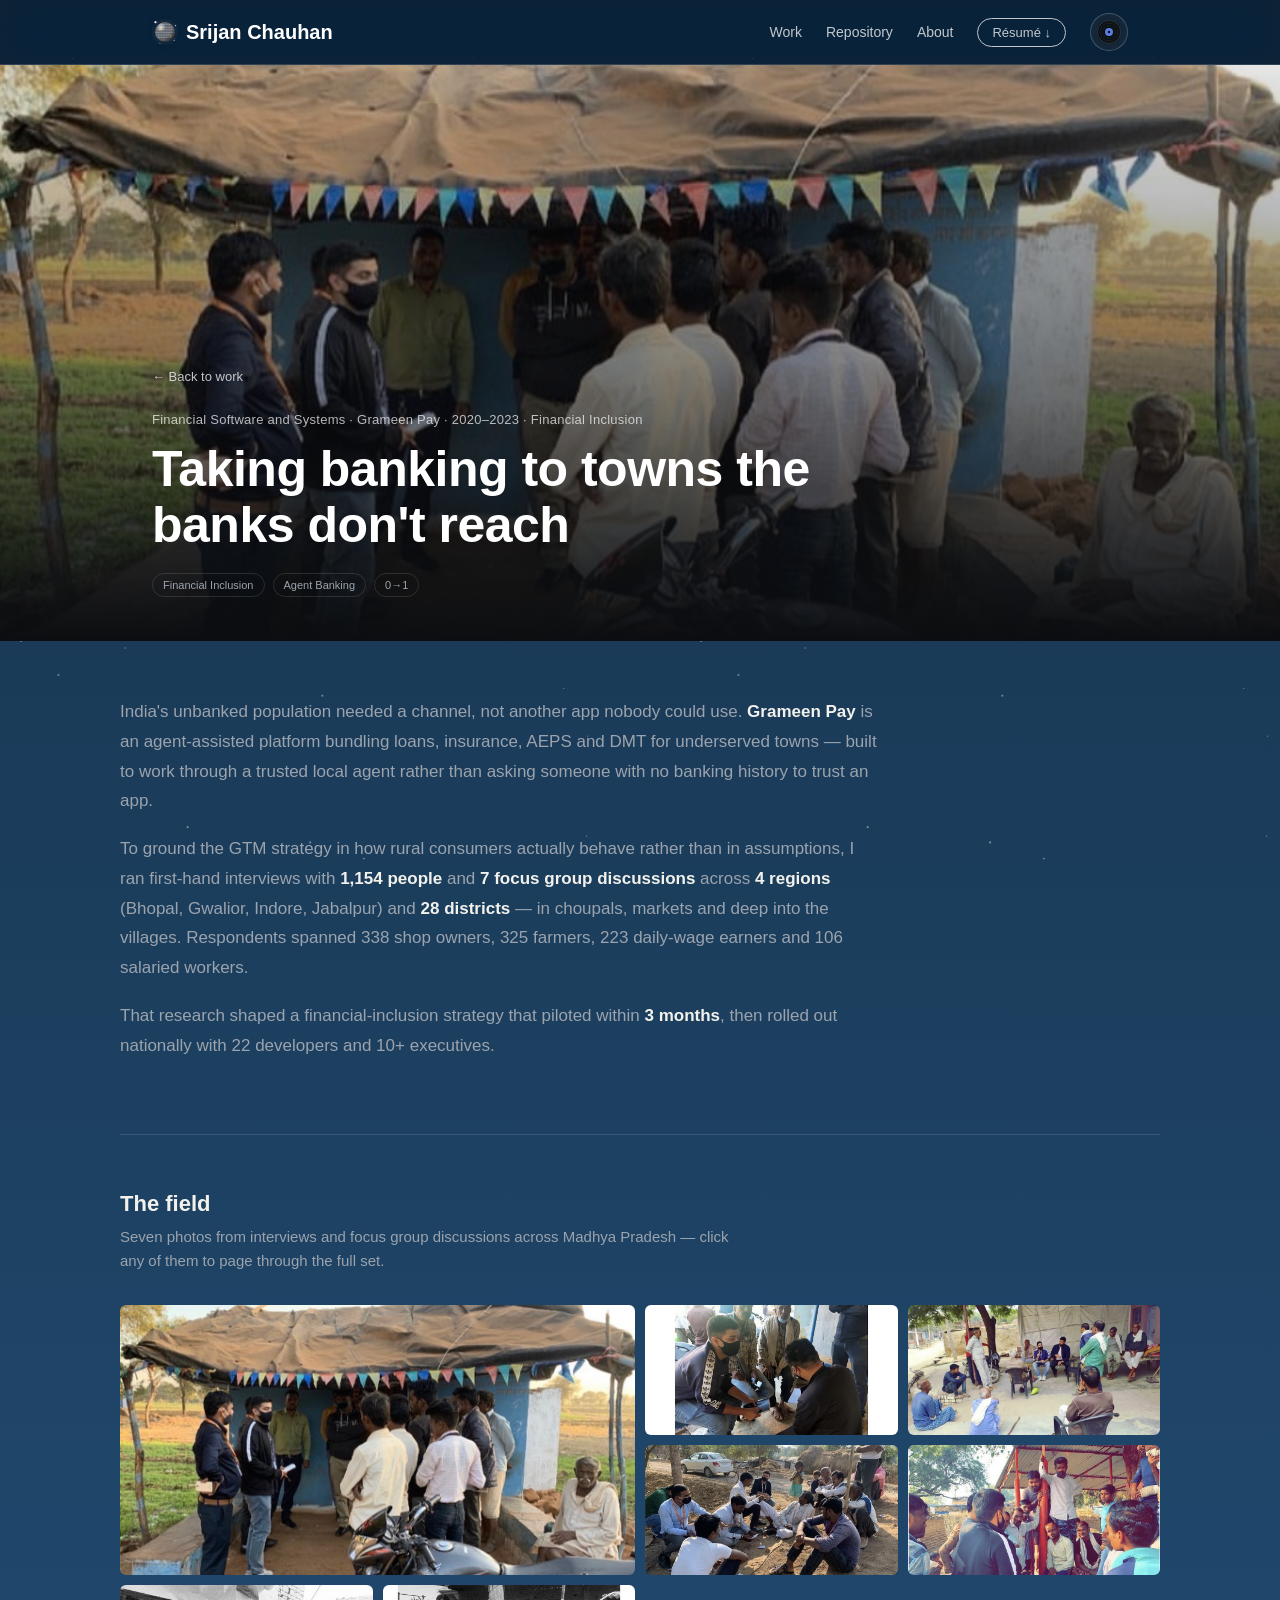
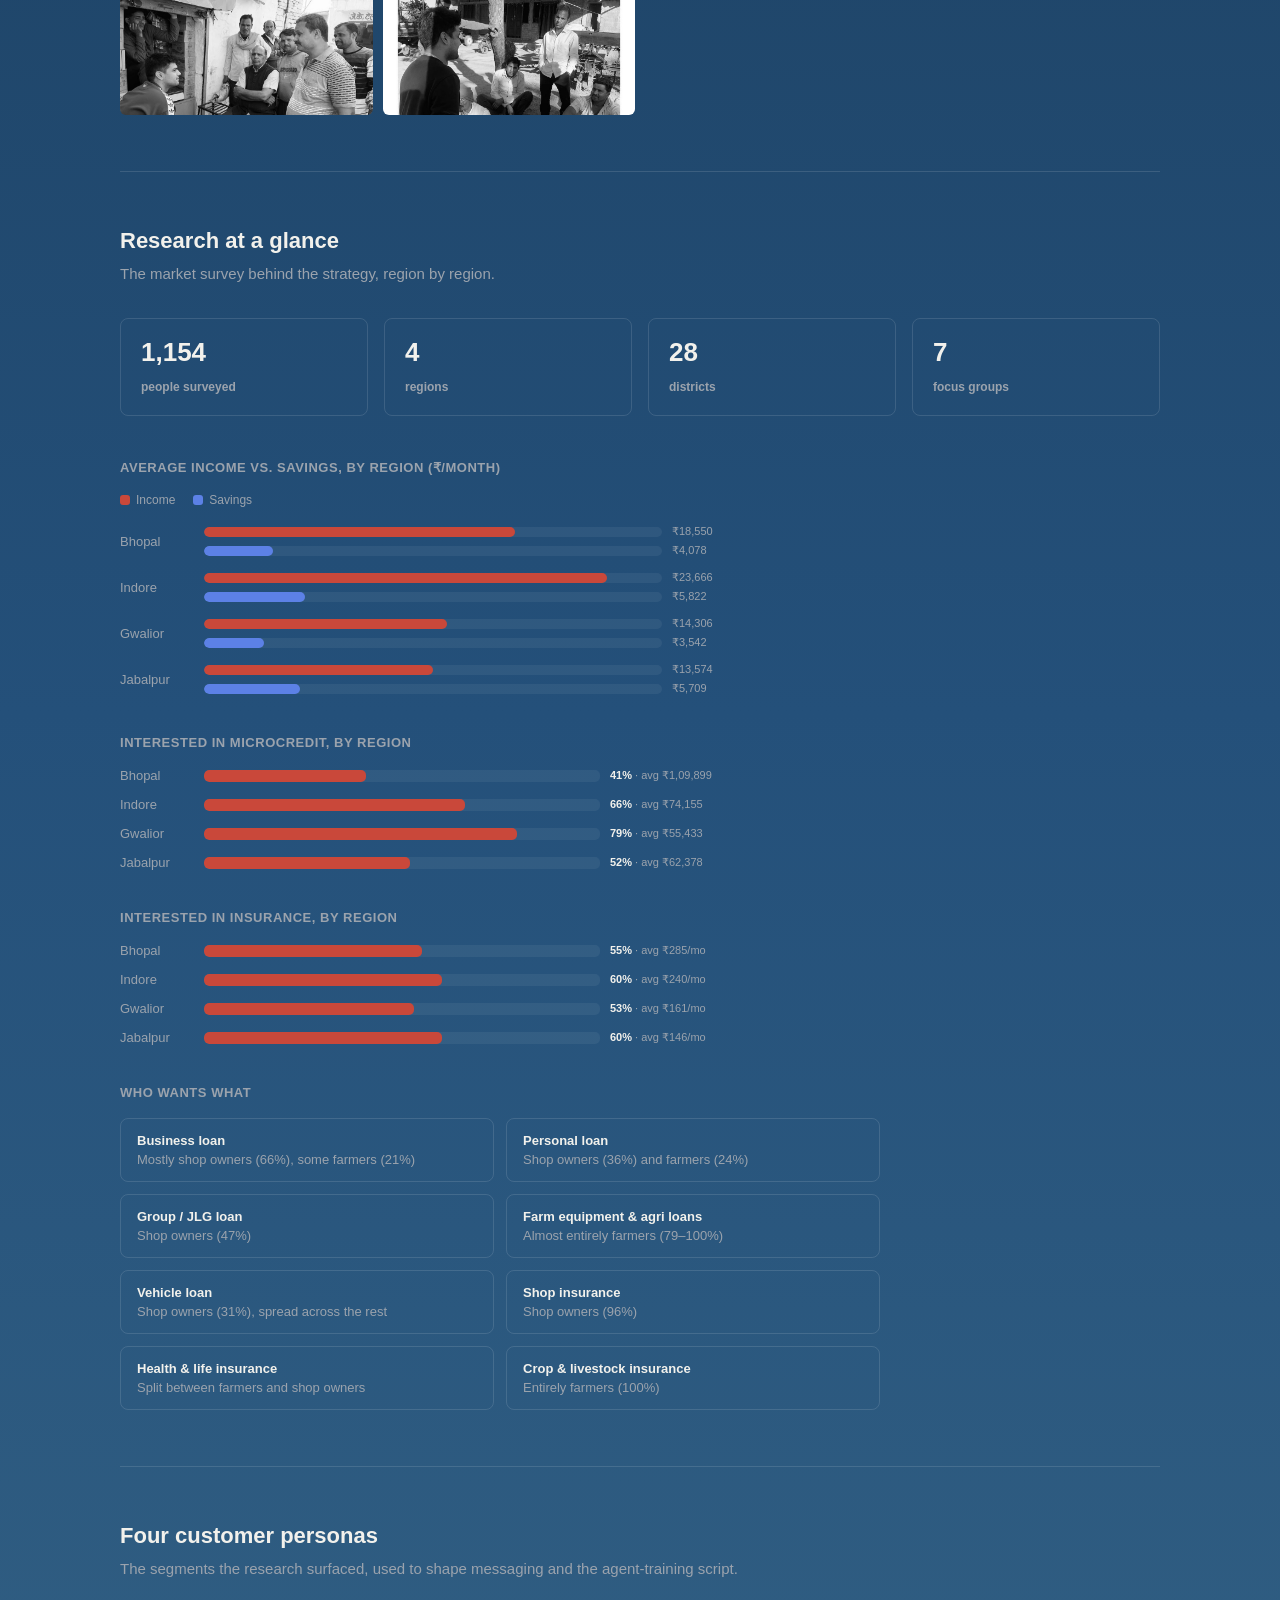
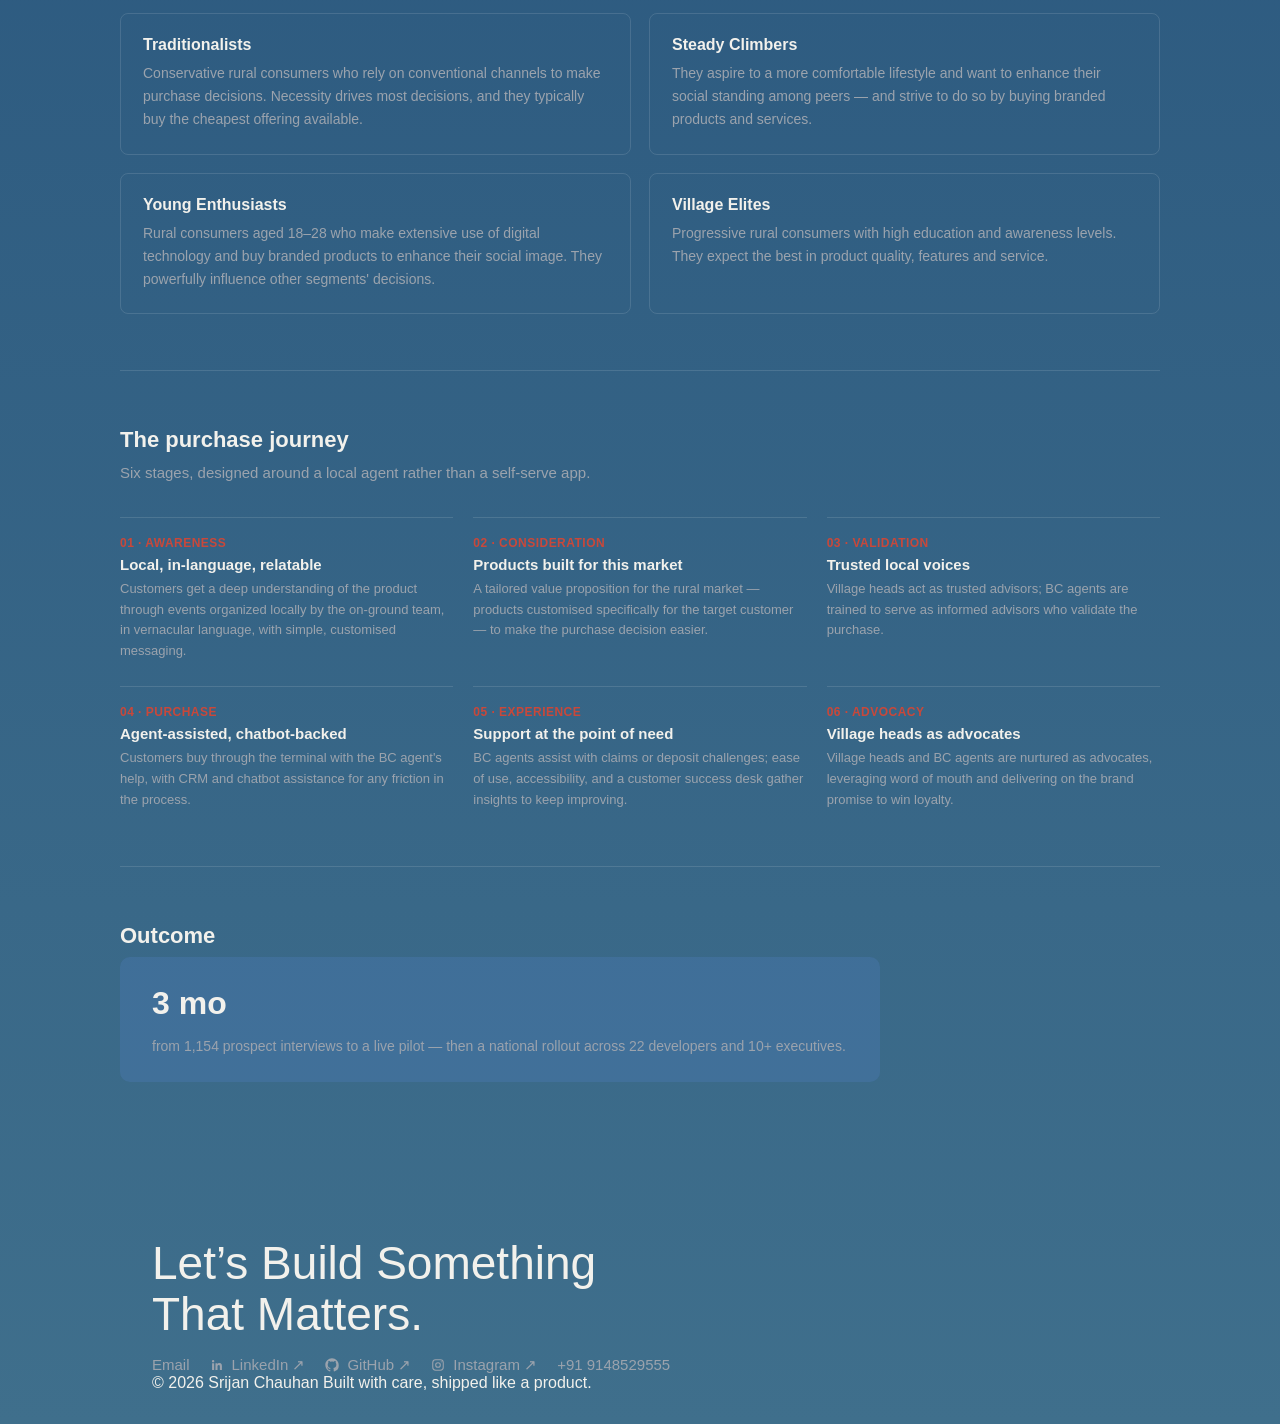
==== grameen-pay.html @ 875f404c "Expand Grameen Pay into a full case-study page Replaces the index-page photo collage with a single h" ====
<!DOCTYPE html>
<html lang="en">
<head>
<meta charset="UTF-8">
<meta name="viewport" content="width=device-width, initial-scale=1.0">
<title>Grameen Pay — Srijan Chauhan</title>
<meta name="description" content="Taking banking to towns the banks don't reach: the full Grameen Pay case study — field research, market survey and GTM strategy.">
<link rel="icon" type="image/svg+xml" href="data:image/svg+xml,%3Csvg xmlns='http://www.w3.org/2000/svg' viewBox='0 0 22 22'%3E%3Ccircle cx='11' cy='11' r='10.5' fill='%2316324a'/%3E%3Ccircle cx='11' cy='11' r='7' fill='%23c3c8d0'/%3E%3Ccircle cx='8.5' cy='8.5' r='1.6' fill='%23fff' opacity='.9'/%3E%3Ccircle cx='13.5' cy='9.5' r='1' fill='%236C93FF'/%3E%3Ccircle cx='9' cy='13.5' r='1' fill='%23ff4d4d'/%3E%3C/svg%3E">
<link rel="preconnect" href="https://api.fontshare.com">
<link href="https://api.fontshare.com/v2/css?f[]=switzer@400,500,600,700&display=swap" rel="stylesheet">
<link rel="stylesheet" href="assets/style.css">
</head>
<body>

<header>
  <nav class="wrap">
    <div class="logo-group">
      <button type="button" class="mirror-btn" aria-pressed="false" aria-label="Spin the mirror ball">
      <svg class="mirrorball" width="26" height="26" viewBox="0 0 22 22" aria-hidden="true">
        <defs>
          <clipPath id="ballClip"><circle cx="11" cy="11" r="8.5"/></clipPath>
          <filter id="bigGlow" x="-150%" y="-150%" width="400%" height="400%">
            <feGaussianBlur stdDeviation="2.2"/>
          </filter>
          <pattern id="facetPattern" x="0" y="0" width="2.2" height="2.2" patternUnits="userSpaceOnUse">
            <rect width="1.1" height="1.1" fill="#eef1f5" stroke="rgba(9,10,12,.45)" stroke-width=".08"/>
            <rect x="1.1" width="1.1" height="1.1" fill="#8d939b" stroke="rgba(9,10,12,.45)" stroke-width=".08"/>
            <rect y="1.1" width="1.1" height="1.1" fill="#c3c8d0" stroke="rgba(9,10,12,.45)" stroke-width=".08"/>
            <rect x="1.1" y="1.1" width="1.1" height="1.1" fill="#666b73" stroke="rgba(9,10,12,.45)" stroke-width=".08"/>
          </pattern>
          <radialGradient id="sphereShade" cx="30%" cy="26%" r="80%">
            <stop offset="0%" stop-color="#ffffff" stop-opacity=".75"/>
            <stop offset="30%" stop-color="#ffffff" stop-opacity="0"/>
            <stop offset="68%" stop-color="#05060a" stop-opacity="0"/>
            <stop offset="100%" stop-color="#05060a" stop-opacity=".62"/>
          </radialGradient>
        </defs>

        <circle cx="11" cy="11" r="9.6" fill="#fff" opacity=".1" filter="url(#bigGlow)"/>

        <g clip-path="url(#ballClip)" class="mirror-face">
          <animateTransform id="mirrorSpin" attributeName="transform" type="rotate" from="0 11 11" to="360 11 11" dur="2.2s" repeatCount="indefinite" begin="indefinite"/>
          <g>
            <animateTransform id="facetShimmer" attributeName="transform" type="translate" from="0 0" to="-4.4 0" dur="1.6s" repeatCount="indefinite"/>
            <rect x="-15" y="-15" width="52" height="52" fill="url(#facetPattern)"/>
          </g>
          <rect x="2.5" y="2.5" width="17" height="17" fill="url(#sphereShade)"/>
          <circle class="glint" cx="7" cy="8.6" r=".7" fill="#ffd23f" style="animation-delay:0s"/>
          <circle class="glint" cx="14.6" cy="7.4" r=".45" fill="#ff4d4d" style="animation-delay:.6s"/>
          <circle class="glint" cx="5.2" cy="13.6" r=".4" fill="#3fa9ff" style="animation-delay:1.2s"/>
          <circle class="glint" cx="15.8" cy="14.4" r=".5" fill="#ffd23f" style="animation-delay:1.8s"/>
          <circle class="glint" cx="10.2" cy="17.2" r=".4" fill="#ff4d4d" style="animation-delay:.3s"/>
        </g>
        <circle cx="11" cy="11" r="8.5" fill="none" stroke="rgba(0,0,0,.4)" stroke-width=".35"/>

        <path d="M2.6,1.4 Q3.7,2.5 4.8,2.6 Q3.7,2.7 2.6,3.8 Q2.5,2.7 1.4,2.6 Q2.5,2.5 2.6,1.4 Z" fill="#fff" opacity=".95"/>
        <path d="M19.6,4.8 Q20.3,5.5 21,5.6 Q20.3,5.7 19.6,6.4 Q19.5,5.7 18.8,5.6 Q19.5,5.5 19.6,4.8 Z" fill="#fff" opacity=".8"/>
        <path d="M18.6,17.4 Q19.15,17.95 19.7,18 Q19.15,18.05 18.6,18.6 Q18.55,18.05 18,18 Q18.55,17.95 18.6,17.4 Z" fill="#fff" opacity=".7"/>
        <path d="M6.6,20 Q7,20.4 7.4,20.45 Q7,20.5 6.6,20.9 Q6.55,20.5 6.15,20.45 Q6.55,20.4 6.6,20 Z" fill="#fff" opacity=".6"/>
      </svg>
      </button>
      <a href="index.html" class="logo">Srijan Chauhan</a>
    </div>
    <div class="nav-group">
      <div class="navlinks" id="navlinks">
        <a href="index.html#work">Work</a>
        <a href="repository.html">Repository</a>
        <a href="index.html#about">About</a>
        <a href="assets/resume.pdf" download="Srijan_Chauhan_Resume.pdf" class="cta">Résumé ↓</a>
      </div>
      <button class="music-btn" aria-pressed="false" aria-label="Toggle background music">
        <svg class="vinyl" width="26" height="26" viewBox="0 0 26 26" aria-hidden="true">
          <circle cx="13" cy="13" r="12" fill="#0B0D10"/>
          <circle cx="13" cy="13" r="11.5" fill="none" stroke="rgba(255,255,255,.18)" stroke-width="1"/>
          <circle cx="13" cy="13" r="9" fill="none" stroke="rgba(255,255,255,.12)" stroke-width=".75"/>
          <circle cx="13" cy="13" r="6.5" fill="none" stroke="rgba(255,255,255,.12)" stroke-width=".75"/>
          <circle cx="13" cy="13" r="4" fill="var(--signal)"/>
          <circle cx="13" cy="13" r="1.3" fill="#0B0D10"/>
        </svg>
      </button>
      <button class="nav-burger" aria-expanded="false" aria-controls="navlinks" aria-label="Toggle menu">
        <span></span><span></span><span></span>
      </button>
      <div class="player" id="player">
        <div class="pl-meta">
          <div class="pl-title">—</div>
          <div class="pl-artist">—</div>
        </div>
        <div class="pl-controls">
          <button class="pl-prev" aria-label="Previous track">◀◀</button>
          <button class="pl-play" aria-label="Play">▶</button>
          <button class="pl-next" aria-label="Next track">▶▶</button>
        </div>
        <span class="pl-pos">01/02</span>
        <button class="pl-close" aria-label="Close player">&times;</button>
      </div>
    </div>
  </nav>
</header>

<section class="gp-hero">
  <img src="assets/images/grameen-pay/field-7.jpg" alt="Field interview under a village shelter, Grameen Pay market survey, Madhya Pradesh">
  <div class="wrap gp-hero-content">
    <a href="index.html#work" class="gp-back">← Back to work</a>
    <div class="gp-hero-meta">Financial Software and Systems · Grameen Pay · 2020–2023 · Financial Inclusion</div>
    <h1>Taking banking to towns the banks don't reach</h1>
    <div class="gp-hero-tags">
      <span class="tag">Financial Inclusion</span>
      <span class="tag">Agent Banking</span>
      <span class="tag">0→1</span>
    </div>
  </div>
</section>

<div class="wrap gp-section gp-intro">
  <p>India's unbanked population needed a channel, not another app nobody could use. <strong>Grameen Pay</strong> is an agent-assisted platform bundling loans, insurance, AEPS and DMT for underserved towns — built to work through a trusted local agent rather than asking someone with no banking history to trust an app.</p>
  <p>To ground the GTM strategy in how rural consumers actually behave rather than in assumptions, I ran first-hand interviews with <strong>1,154 people</strong> and <strong>7 focus group discussions</strong> across <strong>4 regions</strong> (Bhopal, Gwalior, Indore, Jabalpur) and <strong>28 districts</strong> — in choupals, markets and deep into the villages. Respondents spanned 338 shop owners, 325 farmers, 223 daily-wage earners and 106 salaried workers.</p>
  <p>That research shaped a financial-inclusion strategy that piloted within <strong>3 months</strong>, then rolled out nationally with 22 developers and 10+ executives.</p>
</div>

<div class="wrap gp-section">
  <h2>The field</h2>
  <p class="gp-lede">Seven photos from interviews and focus group discussions across Madhya Pradesh — click any of them to page through the full set.</p>
  <div class="gp-gallery">
    <button type="button" class="photo-story-trigger" data-story="grameen-pay" data-story-index="0" aria-label="Open photo 1 of 7"><img src="assets/images/grameen-pay/field-7.jpg" alt="" loading="lazy"></button>
    <button type="button" class="photo-story-trigger" data-story="grameen-pay" data-story-index="1" aria-label="Open photo 2 of 7"><img src="assets/images/grameen-pay/field-1.jpg" alt="" loading="lazy"></button>
    <button type="button" class="photo-story-trigger" data-story="grameen-pay" data-story-index="2" aria-label="Open photo 3 of 7"><img src="assets/images/grameen-pay/field-6.jpg" alt="" loading="lazy"></button>
    <button type="button" class="photo-story-trigger" data-story="grameen-pay" data-story-index="3" aria-label="Open photo 4 of 7"><img src="assets/images/grameen-pay/field-5.jpg" alt="" loading="lazy"></button>
    <button type="button" class="photo-story-trigger" data-story="grameen-pay" data-story-index="4" aria-label="Open photo 5 of 7"><img src="assets/images/grameen-pay/field-4.jpg" alt="" loading="lazy"></button>
    <button type="button" class="photo-story-trigger" data-story="grameen-pay" data-story-index="5" aria-label="Open photo 6 of 7"><img src="assets/images/grameen-pay/field-3.jpg" alt="" loading="lazy"></button>
    <button type="button" class="photo-story-trigger" data-story="grameen-pay" data-story-index="6" aria-label="Open photo 7 of 7"><img src="assets/images/grameen-pay/field-2.jpg" alt="" loading="lazy"></button>
  </div>
</div>

<div class="wrap gp-section">
  <h2>Research at a glance</h2>
  <p class="gp-lede">The market survey behind the strategy, region by region.</p>

  <div class="gp-stats">
    <div class="gp-stat"><span class="num">1,154</span><span class="label">people surveyed</span></div>
    <div class="gp-stat"><span class="num">4</span><span class="label">regions</span></div>
    <div class="gp-stat"><span class="num">28</span><span class="label">districts</span></div>
    <div class="gp-stat"><span class="num">7</span><span class="label">focus groups</span></div>
  </div>

  <div class="gp-subhead">Average income vs. savings, by region (₹/month)</div>
  <div class="gp-legend">
    <span><i class="lg-income"></i>Income</span>
    <span><i class="lg-savings"></i>Savings</span>
  </div>
  <div class="gp-barchart">
    <div class="gp-bar-row">
      <span class="gp-bar-region">Bhopal</span>
      <div class="gp-bar-tracks">
        <div class="gp-bar-line"><div class="gp-bar-track"><span class="gp-bar-fill income" style="width:68%"></span></div><span class="gp-bar-value">₹18,550</span></div>
        <div class="gp-bar-line"><div class="gp-bar-track"><span class="gp-bar-fill savings" style="width:15%"></span></div><span class="gp-bar-value">₹4,078</span></div>
      </div>
    </div>
    <div class="gp-bar-row">
      <span class="gp-bar-region">Indore</span>
      <div class="gp-bar-tracks">
        <div class="gp-bar-line"><div class="gp-bar-track"><span class="gp-bar-fill income" style="width:88%"></span></div><span class="gp-bar-value">₹23,666</span></div>
        <div class="gp-bar-line"><div class="gp-bar-track"><span class="gp-bar-fill savings" style="width:22%"></span></div><span class="gp-bar-value">₹5,822</span></div>
      </div>
    </div>
    <div class="gp-bar-row">
      <span class="gp-bar-region">Gwalior</span>
      <div class="gp-bar-tracks">
        <div class="gp-bar-line"><div class="gp-bar-track"><span class="gp-bar-fill income" style="width:53%"></span></div><span class="gp-bar-value">₹14,306</span></div>
        <div class="gp-bar-line"><div class="gp-bar-track"><span class="gp-bar-fill savings" style="width:13%"></span></div><span class="gp-bar-value">₹3,542</span></div>
      </div>
    </div>
    <div class="gp-bar-row">
      <span class="gp-bar-region">Jabalpur</span>
      <div class="gp-bar-tracks">
        <div class="gp-bar-line"><div class="gp-bar-track"><span class="gp-bar-fill income" style="width:50%"></span></div><span class="gp-bar-value">₹13,574</span></div>
        <div class="gp-bar-line"><div class="gp-bar-track"><span class="gp-bar-fill savings" style="width:21%"></span></div><span class="gp-bar-value">₹5,709</span></div>
      </div>
    </div>
  </div>

  <div class="gp-subhead">Interested in microcredit, by region</div>
  <div class="gp-single-bars">
    <div class="gp-bar-row">
      <span class="gp-bar-region">Bhopal</span>
      <div class="gp-bar-line"><div class="gp-bar-track"><span class="gp-bar-fill" style="width:41%"></span></div><span class="gp-bar-value"><strong>41%</strong> · avg ₹1,09,899</span></div>
    </div>
    <div class="gp-bar-row">
      <span class="gp-bar-region">Indore</span>
      <div class="gp-bar-line"><div class="gp-bar-track"><span class="gp-bar-fill" style="width:66%"></span></div><span class="gp-bar-value"><strong>66%</strong> · avg ₹74,155</span></div>
    </div>
    <div class="gp-bar-row">
      <span class="gp-bar-region">Gwalior</span>
      <div class="gp-bar-line"><div class="gp-bar-track"><span class="gp-bar-fill" style="width:79%"></span></div><span class="gp-bar-value"><strong>79%</strong> · avg ₹55,433</span></div>
    </div>
    <div class="gp-bar-row">
      <span class="gp-bar-region">Jabalpur</span>
      <div class="gp-bar-line"><div class="gp-bar-track"><span class="gp-bar-fill" style="width:52%"></span></div><span class="gp-bar-value"><strong>52%</strong> · avg ₹62,378</span></div>
    </div>
  </div>

  <div class="gp-subhead">Interested in insurance, by region</div>
  <div class="gp-single-bars">
    <div class="gp-bar-row">
      <span class="gp-bar-region">Bhopal</span>
      <div class="gp-bar-line"><div class="gp-bar-track"><span class="gp-bar-fill" style="width:55%"></span></div><span class="gp-bar-value"><strong>55%</strong> · avg ₹285/mo</span></div>
    </div>
    <div class="gp-bar-row">
      <span class="gp-bar-region">Indore</span>
      <div class="gp-bar-line"><div class="gp-bar-track"><span class="gp-bar-fill" style="width:60%"></span></div><span class="gp-bar-value"><strong>60%</strong> · avg ₹240/mo</span></div>
    </div>
    <div class="gp-bar-row">
      <span class="gp-bar-region">Gwalior</span>
      <div class="gp-bar-line"><div class="gp-bar-track"><span class="gp-bar-fill" style="width:53%"></span></div><span class="gp-bar-value"><strong>53%</strong> · avg ₹161/mo</span></div>
    </div>
    <div class="gp-bar-row">
      <span class="gp-bar-region">Jabalpur</span>
      <div class="gp-bar-line"><div class="gp-bar-track"><span class="gp-bar-fill" style="width:60%"></span></div><span class="gp-bar-value"><strong>60%</strong> · avg ₹146/mo</span></div>
    </div>
  </div>

  <div class="gp-subhead">Who wants what</div>
  <div class="gp-profile-grid">
    <div class="gp-profile-row"><div class="kind">Business loan</div><div class="who">Mostly shop owners (66%), some farmers (21%)</div></div>
    <div class="gp-profile-row"><div class="kind">Personal loan</div><div class="who">Shop owners (36%) and farmers (24%)</div></div>
    <div class="gp-profile-row"><div class="kind">Group / JLG loan</div><div class="who">Shop owners (47%)</div></div>
    <div class="gp-profile-row"><div class="kind">Farm equipment &amp; agri loans</div><div class="who">Almost entirely farmers (79–100%)</div></div>
    <div class="gp-profile-row"><div class="kind">Vehicle loan</div><div class="who">Shop owners (31%), spread across the rest</div></div>
    <div class="gp-profile-row"><div class="kind">Shop insurance</div><div class="who">Shop owners (96%)</div></div>
    <div class="gp-profile-row"><div class="kind">Health &amp; life insurance</div><div class="who">Split between farmers and shop owners</div></div>
    <div class="gp-profile-row"><div class="kind">Crop &amp; livestock insurance</div><div class="who">Entirely farmers (100%)</div></div>
  </div>
</div>

<div class="wrap gp-section">
  <h2>Four customer personas</h2>
  <p class="gp-lede">The segments the research surfaced, used to shape messaging and the agent-training script.</p>
  <div class="gp-personas">
    <div class="gp-persona">
      <h3>Traditionalists</h3>
      <p>Conservative rural consumers who rely on conventional channels to make purchase decisions. Necessity drives most decisions, and they typically buy the cheapest offering available.</p>
    </div>
    <div class="gp-persona">
      <h3>Steady Climbers</h3>
      <p>They aspire to a more comfortable lifestyle and want to enhance their social standing among peers — and strive to do so by buying branded products and services.</p>
    </div>
    <div class="gp-persona">
      <h3>Young Enthusiasts</h3>
      <p>Rural consumers aged 18–28 who make extensive use of digital technology and buy branded products to enhance their social image. They powerfully influence other segments' decisions.</p>
    </div>
    <div class="gp-persona">
      <h3>Village Elites</h3>
      <p>Progressive rural consumers with high education and awareness levels. They expect the best in product quality, features and service.</p>
    </div>
  </div>
</div>

<div class="wrap gp-section">
  <h2>The purchase journey</h2>
  <p class="gp-lede">Six stages, designed around a local agent rather than a self-serve app.</p>
  <div class="gp-journey">
    <div class="gp-journey-step">
      <div class="gp-journey-num">01 · AWARENESS</div>
      <h4>Local, in-language, relatable</h4>
      <p>Customers get a deep understanding of the product through events organized locally by the on-ground team, in vernacular language, with simple, customised messaging.</p>
    </div>
    <div class="gp-journey-step">
      <div class="gp-journey-num">02 · CONSIDERATION</div>
      <h4>Products built for this market</h4>
      <p>A tailored value proposition for the rural market — products customised specifically for the target customer — to make the purchase decision easier.</p>
    </div>
    <div class="gp-journey-step">
      <div class="gp-journey-num">03 · VALIDATION</div>
      <h4>Trusted local voices</h4>
      <p>Village heads act as trusted advisors; BC agents are trained to serve as informed advisors who validate the purchase.</p>
    </div>
    <div class="gp-journey-step">
      <div class="gp-journey-num">04 · PURCHASE</div>
      <h4>Agent-assisted, chatbot-backed</h4>
      <p>Customers buy through the terminal with the BC agent's help, with CRM and chatbot assistance for any friction in the process.</p>
    </div>
    <div class="gp-journey-step">
      <div class="gp-journey-num">05 · EXPERIENCE</div>
      <h4>Support at the point of need</h4>
      <p>BC agents assist with claims or deposit challenges; ease of use, accessibility, and a customer success desk gather insights to keep improving.</p>
    </div>
    <div class="gp-journey-step">
      <div class="gp-journey-num">06 · ADVOCACY</div>
      <h4>Village heads as advocates</h4>
      <p>Village heads and BC agents are nurtured as advocates, leveraging word of mouth and delivering on the brand promise to win loyalty.</p>
    </div>
  </div>
</div>

<div class="wrap gp-section" style="border-bottom:none;">
  <h2>Outcome</h2>
  <div class="gp-outcome">
    <span class="num">3 mo</span>
    <span class="label">from 1,154 prospect interviews to a live pilot — then a national rollout across 22 developers and 10+ executives.</span>
  </div>
</div>

<footer>
  <div class="wrap">
    <div class="row">
      <h2>Let&rsquo;s Build Something That Matters.</h2>
      <div class="footer-links">
        <a href="mailto:srijan.pgp18151@iimkashipur.ac.in">Email</a>
        <a class="icon-link" href="https://www.linkedin.com/in/srijanchauhan/" target="_blank" rel="noopener">
          <svg width="14" height="14" viewBox="0 0 24 24" fill="currentColor" aria-hidden="true"><path d="M20.45 20.45h-3.55v-5.57c0-1.33-.02-3.04-1.85-3.04-1.85 0-2.14 1.45-2.14 2.94v5.67H9.36V9h3.41v1.56h.05c.48-.9 1.64-1.85 3.38-1.85 3.6 0 4.27 2.37 4.27 5.46v6.28zM5.34 7.43a2.06 2.06 0 1 1 0-4.12 2.06 2.06 0 0 1 0 4.12zM7.12 20.45H3.56V9h3.56v11.45z"/></svg>
          LinkedIn ↗
        </a>
        <a class="icon-link" href="https://github.com/SrijanChauhan" target="_blank" rel="noopener">
          <svg width="14" height="14" viewBox="0 0 24 24" fill="currentColor" aria-hidden="true"><path d="M12 .5C5.73.5.5 5.73.5 12c0 5.09 3.29 9.4 7.86 10.93.58.1.79-.25.79-.56 0-.27-.01-1.17-.02-2.12-3.2.7-3.88-1.36-3.88-1.36-.53-1.34-1.29-1.7-1.29-1.7-1.05-.72.08-.71.08-.71 1.17.08 1.78 1.2 1.78 1.2 1.03 1.77 2.7 1.26 3.36.96.1-.75.4-1.26.73-1.55-2.55-.29-5.23-1.28-5.23-5.68 0-1.25.45-2.28 1.19-3.08-.12-.29-.52-1.46.11-3.04 0 0 .97-.31 3.18 1.18a11 11 0 0 1 5.79 0c2.2-1.49 3.17-1.18 3.17-1.18.63 1.58.23 2.75.11 3.04.74.8 1.19 1.83 1.19 3.08 0 4.41-2.69 5.38-5.25 5.67.41.36.78 1.08.78 2.17 0 1.57-.01 2.83-.01 3.22 0 .31.21.67.8.56A10.51 10.51 0 0 0 23.5 12C23.5 5.73 18.27.5 12 .5z"/></svg>
          GitHub ↗
        </a>
        <a class="icon-link" href="https://www.instagram.com/srijanchauhan/" target="_blank" rel="noopener">
          <svg width="14" height="14" viewBox="0 0 24 24" fill="none" stroke="currentColor" stroke-width="1.8" aria-hidden="true"><rect x="3" y="3" width="18" height="18" rx="5"/><circle cx="12" cy="12" r="4"/><circle cx="17.5" cy="6.5" r="1" fill="currentColor" stroke="none"/></svg>
          Instagram ↗
        </a>
        <a href="tel:+919148529555">+91 9148529555</a>
      </div>
    </div>
    <div class="copyright">
      <span>© 2026 Srijan Chauhan</span>
      <span>Built with care, shipped like a product.</span>
    </div>
  </div>
</footer>

<audio id="ambient" preload="none"></audio>
<script src="assets/music.js"></script>
<script src="assets/nav.js"></script>
<script src="assets/story-modal.js"></script>

</body>
</html>
---- assets/style.css ----
:root{
  --paper:#0B0D10;
  --ink:#F2F1EC;
  --ink-soft:#9BA3AD;
  --line:rgba(255,255,255,.12);
  --signal:#6C93FF;
  --signal-soft:rgba(108,147,255,.14);

  /* The Outfield / The Night Game — album art gradient. Original
     first-iteration blue tones, held in the blue range the whole way
     down the page — including Contact, so there's no seam/page-break
     into a different tone. */
  --night-gradient: linear-gradient(
    180deg,
    #16324a 0%,
    #24507a 50%,
    #3f6f8c 100%
  );
}
*{margin:0;padding:0;box-sizing:border-box;}
html{scroll-behavior:smooth;}
body{
  /* Blue gradient runs the full page, uninterrupted through Contact. */
  background-image:var(--night-gradient);
  background-repeat:no-repeat;
  background-size:100% 100%;
  color:var(--ink);
  font-family:'Switzer', 'Helvetica Neue', Helvetica, Arial, sans-serif;
  -webkit-font-smoothing:antialiased;
  position:relative;
}
/* Starfield — a fixed, tiled layer of stars behind all content, so the
   whole page reads as a night sky, not just the Contact footer. */
body::before{
  content:"";
  position:fixed; inset:0; z-index:-1; pointer-events:none;
  background-image:
    radial-gradient(1.1px 1.1px at 63.4% 4.4%, rgba(255,255,255,0.47), transparent 100%),
    radial-gradient(1.7px 1.7px at 72.7% 67.0%, rgba(255,255,255,0.4), transparent 100%),
    radial-gradient(1.0px 1.0px at 42.5% 4.9%, rgba(255,255,255,0.63), transparent 100%),
    radial-gradient(1.4px 1.4px at 4.5% 21.1%, rgba(255,255,255,0.65), transparent 100%),
    radial-gradient(1.6px 1.6px at 23.2% 58.6%, rgba(255,255,255,0.35), transparent 100%),
    radial-gradient(1.1px 1.1px at 79.4% 69.0%, rgba(255,255,255,0.44), transparent 100%),
    radial-gradient(0.9px 0.9px at 93.9% 34.3%, rgba(255,255,255,0.4), transparent 100%),
    radial-gradient(1.6px 1.6px at 83.4% 60.0%, rgba(255,255,255,0.75), transparent 100%),
    radial-gradient(1.2px 1.2px at 53.5% 95.4%, rgba(255,255,255,0.65), transparent 100%),
    radial-gradient(1.7px 1.7px at 81.6% 61.4%, rgba(255,255,255,0.67), transparent 100%),
    radial-gradient(1.0px 1.0px at 69.6% 6.4%, rgba(255,255,255,0.51), transparent 100%),
    radial-gradient(0.9px 0.9px at 9.7% 24.3%, rgba(255,255,255,0.5), transparent 100%),
    radial-gradient(1.2px 1.2px at 63.0% 37.0%, rgba(255,255,255,0.47), transparent 100%),
    radial-gradient(1.4px 1.4px at 27.6% 91.9%, rgba(255,255,255,0.69), transparent 100%),
    radial-gradient(1.0px 1.0px at 18.4% 72.0%, rgba(255,255,255,0.56), transparent 100%),
    radial-gradient(1.4px 1.4px at 97.0% 63.4%, rgba(255,255,255,0.73), transparent 100%),
    radial-gradient(1.0px 1.0px at 82.9% 76.5%, rgba(255,255,255,0.37), transparent 100%),
    radial-gradient(1.0px 1.0px at 32.3% 27.7%, rgba(255,255,255,0.87), transparent 100%),
    radial-gradient(1.5px 1.5px at 86.1% 32.2%, rgba(255,255,255,0.57), transparent 100%),
    radial-gradient(1.1px 1.1px at 89.8% 46.0%, rgba(255,255,255,0.49), transparent 100%),
    radial-gradient(1.4px 1.4px at 55.9% 27.2%, rgba(255,255,255,0.84), transparent 100%),
    radial-gradient(1.8px 1.8px at 40.3% 23.1%, rgba(255,255,255,0.63), transparent 100%),
    radial-gradient(0.9px 0.9px at 10.7% 6.5%, rgba(255,255,255,0.7), transparent 100%),
    radial-gradient(0.9px 0.9px at 78.0% 42.5%, rgba(255,255,255,0.56), transparent 100%),
    radial-gradient(1.8px 1.8px at 97.6% 52.8%, rgba(255,255,255,0.82), transparent 100%),
    radial-gradient(1.5px 1.5px at 3.1% 71.2%, rgba(255,255,255,0.65), transparent 100%),
    radial-gradient(0.9px 0.9px at 27.6% 63.5%, rgba(255,255,255,0.59), transparent 100%),
    radial-gradient(1.7px 1.7px at 45.6% 93.6%, rgba(255,255,255,0.49), transparent 100%),
    radial-gradient(1.7px 1.7px at 50.1% 19.2%, rgba(255,255,255,0.83), transparent 100%),
    radial-gradient(1.4px 1.4px at 30.7% 63.3%, rgba(255,255,255,0.43), transparent 100%),
    radial-gradient(1.6px 1.6px at 75.2% 53.8%, rgba(255,255,255,0.64), transparent 100%),
    radial-gradient(0.8px 0.8px at 2.1% 33.1%, rgba(255,255,255,0.86), transparent 100%),
    radial-gradient(1.1px 1.1px at 86.4% 81.8%, rgba(255,255,255,0.38), transparent 100%),
    radial-gradient(0.9px 0.9px at 86.3% 92.9%, rgba(255,255,255,0.62), transparent 100%),
    radial-gradient(1.6px 1.6px at 8.6% 75.0%, rgba(255,255,255,0.42), transparent 100%),
    radial-gradient(1.1px 1.1px at 47.6% 54.8%, rgba(255,255,255,0.83), transparent 100%),
    radial-gradient(1.3px 1.3px at 42.6% 22.3%, rgba(255,255,255,0.75), transparent 100%),
    radial-gradient(1.8px 1.8px at 21.3% 31.9%, rgba(255,255,255,0.71), transparent 100%),
    radial-gradient(0.9px 0.9px at 44.1% 51.7%, rgba(255,255,255,0.47), transparent 100%),
    radial-gradient(1.0px 1.0px at 34.5% 58.5%, rgba(255,255,255,0.47), transparent 100%),
    radial-gradient(1.0px 1.0px at 8.8% 62.6%, rgba(255,255,255,0.85), transparent 100%),
    radial-gradient(1.0px 1.0px at 84.5% 8.8%, rgba(255,255,255,0.72), transparent 100%),
    radial-gradient(1.7px 1.7px at 22.6% 14.7%, rgba(255,255,255,0.66), transparent 100%),
    radial-gradient(1.6px 1.6px at 47.4% 77.3%, rgba(255,255,255,0.45), transparent 100%),
    radial-gradient(1.2px 1.2px at 11.3% 43.4%, rgba(255,255,255,0.61), transparent 100%);
  background-repeat:repeat;
  background-size:680px 900px;
}
::selection{background:var(--signal); color:#fff;}
a{color:inherit; text-decoration:none;}
.wrap{max-width:1040px; margin:0 auto; padding:0 32px;}

/* NAV — translucent glass panel, consistent with the mobile menu,
   rail, and player. (Previously used mix-blend-mode to self-invert
   against the gradient, but that trick and a translucent background
   fight each other — the panel's own pixels get inverted too,
   producing a ghosted look instead of clean glass. Fixed white text
   is the tradeoff: no more auto-contrast as you scroll.) */
header{
  position:sticky; top:0; z-index:20;
  background:rgba(10,14,20,.45);
  backdrop-filter:blur(18px) saturate(160%);
  -webkit-backdrop-filter:blur(18px) saturate(160%);
  border-bottom:1px solid rgba(255,255,255,.15);
  color:#fff;
}
nav.wrap{display:flex; align-items:center; justify-content:space-between; height:64px; position:relative;}
.logo-group{display:inline-flex; align-items:center; gap:8px;}
.logo{font-family:'Switzer', 'Helvetica Neue', Helvetica, Arial, sans-serif; font-size:20px; font-weight:600;}
.mirrorball{display:block; flex:none; filter:drop-shadow(0 1px 3px rgba(0,0,0,.35));}
.mirrorball .glint{animation:glint-pulse 2.4s ease-in-out infinite;}
@keyframes glint-pulse{
  0%{opacity:.15; filter:hue-rotate(0deg);}
  50%{opacity:1; filter:hue-rotate(180deg);}
  100%{opacity:.15; filter:hue-rotate(360deg);}
}

/* MIRROR BALL TOGGLE — click it to pop the ball out and spin it. */
.mirror-btn{
  display:flex; align-items:center; justify-content:center;
  background:none; border:none; padding:0; margin:0; flex:none;
  line-height:0; cursor:pointer;
  transition:transform .2s ease;
}
.mirror-btn:hover{transform:scale(1.12);}
.mirror-btn.popped{animation:mirror-pop .5s cubic-bezier(.34,1.56,.64,1);}
@keyframes mirror-pop{
  0%{transform:scale(1);}
  45%{transform:scale(1.4);}
  100%{transform:scale(1);}
}
@media (prefers-reduced-motion:reduce){
  .mirrorball animateTransform{display:none;}
  .mirrorball .glint{animation:none !important;}
  .mirror-btn.popped{animation:none;}
}
.nav-group{display:flex; align-items:center; gap:24px;}
.navlinks{display:flex; gap:24px; align-items:center; font-size:14px; color:#fff;}
.navlinks a{transition:opacity .15s; opacity:.75;}
.navlinks a:hover, .navlinks a.active{opacity:1;}
.navlinks .cta{
  color:#fff; border:1px solid #fff;
  padding:6px 14px; border-radius:20px; font-size:13px;
}
.navlinks .cta:hover{background:#fff; color:#000;}

/* HAMBURGER (mobile only) */
.nav-burger{
  display:none; background:none; border:1px solid rgba(255,255,255,.35);
  border-radius:50%; width:34px; height:34px; flex:none; cursor:pointer;
  align-items:center; justify-content:center;
}
.nav-burger span{
  display:block; width:14px; height:1.5px; background:#fff;
  margin:2px 0; transition:transform .2s, opacity .2s;
}
.navlinks.open .nav-burger span:nth-child(1){transform:translateY(3.5px) rotate(45deg);}
.navlinks.open .nav-burger span:nth-child(2){opacity:0;}
.navlinks.open .nav-burger span:nth-child(3){transform:translateY(-3.5px) rotate(-45deg);}

/* MUSIC TOGGLE — a vinyl record, glass like the rest of the nav.
   Spins while playing; clicking it rolls the player panel out from
   underneath (see .player below). */
.music-btn{
  display:flex; align-items:center; justify-content:center;
  width:38px; height:38px; flex:none;
  background:rgba(255,255,255,.06);
  backdrop-filter:blur(10px); -webkit-backdrop-filter:blur(10px);
  border:1px solid rgba(255,255,255,.25); border-radius:50%;
  cursor:pointer; opacity:.85; transition:opacity .18s, border-color .18s;
}
.music-btn:hover{border-color:#fff; opacity:1;}
.music-btn[aria-pressed="true"]{border-color:var(--signal); opacity:1;}
.vinyl{display:block; transition:transform .2s;}
.music-btn[aria-pressed="true"] .vinyl{animation:spin 3s linear infinite;}
@keyframes spin{to{transform:rotate(360deg);}}
@media (prefers-reduced-motion:reduce){.vinyl{animation:none !important;}}

/* HERO */
.hero{padding:100px 0 80px;}
.eyebrow{
  font-family:'Switzer', 'Helvetica Neue', Helvetica, Arial, sans-serif;
  font-size:13px; letter-spacing:.06em; text-transform:uppercase;
  color:var(--signal); margin-bottom:20px;
  display:flex; align-items:center; gap:10px;
}
.eyebrow::before{content:""; width:20px; height:1px; background:var(--signal); flex-shrink:0;}
h1{
  font-family:'Switzer', 'Helvetica Neue', Helvetica, Arial, sans-serif; font-weight:500;
  font-size:clamp(36px, 6vw, 66px); line-height:1.05;
  letter-spacing:-.01em; max-width:820px;
}
h1 em{font-style:italic; color:var(--signal); font-weight:400;}
.hero-sub{margin-top:24px; max-width:560px; font-size:17px; line-height:1.6; color:var(--ink-soft);}
.hero-stats{display:flex; gap:14px; margin-top:56px;}
.stat{
  flex:1; padding:20px 18px;
  background:rgba(220,38,38,.85);
  border:1px solid rgba(220,38,38,.85);
  border-radius:12px;
  transition:background .15s, border-color .15s;
}
.stat:hover{background:rgba(193,31,31,.9); border-color:rgba(193,31,31,.9);}
.stat .num{font-family:'Switzer', 'Helvetica Neue', Helvetica, Arial, sans-serif; font-size:30px; font-weight:500; color:#fff;}
.stat .label{font-size:12px; color:rgba(255,255,255,.85); margin-top:6px; font-family:'Switzer', 'Helvetica Neue', Helvetica, Arial, sans-serif;}

/* SECTION HEAD */
.section-head{
  padding:64px 0 8px; display:flex; align-items:baseline;
  justify-content:space-between; border-bottom:1px solid var(--line);
}
.section-head h2{font-family:'Switzer', 'Helvetica Neue', Helvetica, Arial, sans-serif; font-weight:500; font-size:28px;}
.section-head .count{font-family:'Switzer', 'Helvetica Neue', Helvetica, Arial, sans-serif; font-size:13px; color:var(--ink-soft);}

/* PROJECTS */
.project{
  display:grid; grid-template-columns:56px 1fr; gap:28px;
  padding:48px 0; border-bottom:1px solid var(--line); align-items:start;
}
.project-clickable{cursor:pointer; transition:opacity .15s;}
.project-clickable:hover{opacity:.85;}
.project-clickable:hover h3{color:var(--signal);}
.project h3{transition:color .15s;}

/* STORY MODAL — a plain, unbranded reading view of a project card,
   opened by clicking it. "White label": no chart art, no gradients,
   just the full text set for reading. */
.story-modal{position:fixed; inset:0; z-index:100; display:flex; align-items:center; justify-content:center; padding:24px;}
.story-modal[hidden]{display:none;}
.story-modal-backdrop{position:absolute; inset:0; background:rgba(10,14,20,.65); backdrop-filter:blur(4px); -webkit-backdrop-filter:blur(4px);}
.story-modal-panel{
  position:relative; z-index:1;
  background:#fff; color:#14171C;
  max-width:640px; width:100%; max-height:85vh; overflow-y:auto;
  border-radius:14px; padding:48px 40px 40px;
  font-family:'Switzer', 'Helvetica Neue', Helvetica, Arial, sans-serif;
  box-shadow:0 30px 80px rgba(0,0,0,.4);
}
.story-modal-close{
  position:absolute; top:16px; right:16px;
  width:32px; height:32px; border-radius:50%; border:1px solid rgba(0,0,0,.12);
  background:none; font-size:20px; line-height:1; cursor:pointer; color:#14171C;
}
.story-modal-close:hover{background:rgba(0,0,0,.05);}
.story-modal-meta{font-size:13px; color:#6b7280; letter-spacing:.02em; margin-bottom:12px;}
.story-modal-title{font-size:28px; font-weight:600; line-height:1.25; margin-bottom:20px;}
.story-modal-body{font-size:16px; line-height:1.7; color:#2b2f36; margin-bottom:24px;}
.story-modal-tags{display:flex; gap:8px; flex-wrap:wrap; margin-bottom:24px;}
.story-modal-tag{font-size:12px; padding:5px 12px; border-radius:20px; background:#f0f1f3; color:#4b5563;}
.story-modal-impact{display:flex; align-items:baseline; gap:10px; padding-top:20px; border-top:1px solid #ececec;}
.story-modal-impact-num{font-size:26px; font-weight:700; color:#14171C;}
.story-modal-impact-label{font-size:14px; color:#6b7280;}
body.story-modal-open{overflow:hidden;}

/* RESEARCH INSIGHTS — a project-specific "at a glance" panel, sourced
   from the underlying market survey, appended after the impact line. */
.story-modal-research{margin-top:28px; padding-top:24px; border-top:1px solid #ececec;}
.story-modal-research:empty{margin-top:0; padding-top:0; border-top:none;}
.research-label{font-size:12px; font-weight:600; letter-spacing:.06em; text-transform:uppercase; color:#9199a6; margin-bottom:14px;}
.research-stats{display:grid; grid-template-columns:repeat(4, 1fr); gap:12px; margin-bottom:18px;}
.research-stat{display:flex; flex-direction:column;}
.research-stat .num{font-size:20px; font-weight:700; color:#14171C;}
.research-stat .label{font-size:12px; color:#6b7280;}
.research-row{display:flex; flex-direction:column; gap:2px; padding:10px 0; border-top:1px solid #f2f2f3;}
.research-row-label{font-size:12px; font-weight:600; color:#4b5563;}
.research-row-value{font-size:14px; color:#2b2f36;}
.research-personas{display:flex; gap:8px; flex-wrap:wrap; margin-top:16px;}
.research-journey{font-size:13px; color:#6b7280; margin-top:16px; letter-spacing:.01em;}
.project .idx{font-family:'Switzer', 'Helvetica Neue', Helvetica, Arial, sans-serif; font-size:14px; color:var(--ink-soft); padding-top:6px;}
.project-body{display:grid; grid-template-columns:1.1fr .9fr; gap:36px;}
.project-media{
  order:2; aspect-ratio:4/3; border-radius:6px;
  background:linear-gradient(135deg, var(--signal-soft), #14171C);
  border:1px solid var(--line);
  display:flex; align-items:center; justify-content:center;
  font-family:'Switzer', 'Helvetica Neue', Helvetica, Arial, sans-serif; font-size:12px; color:var(--ink-soft);
  overflow:hidden;
}
.project-media img{width:100%; height:100%; object-fit:contain; display:block;}
.project-media svg{width:100%; height:100%; display:block;}
.chart-title{font-family:'Switzer', 'Helvetica Neue', Helvetica, Arial, sans-serif; font-size:11px; letter-spacing:.06em; fill:var(--ink-soft);}
.chart-axis{stroke:var(--line); stroke-width:1;}
.chart-line{fill:none; stroke:var(--signal); stroke-width:2; stroke-linecap:round; stroke-linejoin:round;}
.chart-dot{fill:var(--signal); stroke:#14171C; stroke-width:2;}
.chart-dot-end{r:6; fill:var(--ink);}
.chart-value{font-family:'Switzer', 'Helvetica Neue', Helvetica, Arial, sans-serif; font-size:13px; font-weight:500; fill:var(--ink-soft);}
.chart-value-end{fill:var(--ink); font-weight:600;}
.chart-tick{font-family:'Switzer', 'Helvetica Neue', Helvetica, Arial, sans-serif; font-size:11px; fill:var(--ink-soft);}
.chart-annotation{font-family:'Switzer', 'Helvetica Neue', Helvetica, Arial, sans-serif; font-size:12px; fill:var(--ink-soft);}
.chart-bar-base{fill:var(--signal-soft);}
.chart-bar-hi{fill:var(--signal);}

/* Brand-voiced project graphics — Cadence and Grameen Pay's own palettes,
   not the portfolio's blue, since these represent their product identity. */
.project-media-brand{background:none; padding:0;}
.project-media-brand svg{width:100%; height:100%; display:block;}

/* PHOTO STORY TRIGGER — any element that opens the full-screen photo
   viewer (a project-media hero on index, gallery thumbnails on a case
   study page). */
.photo-story-trigger{cursor:pointer;}

/* HERO MEDIA — a single clickable banner image that hands off to a
   full case-study page, used in place of a chart. */
.project-media-hero{position:relative; display:block; background:#14171C;}
.project-media-hero img{width:100%; height:100%; object-fit:cover; display:block; transition:transform .3s ease;}
.project-media-hero:hover img{transform:scale(1.03);}
.hero-media-cta{
  position:absolute; left:14px; bottom:14px; z-index:1;
  font-family:'Switzer', 'Helvetica Neue', Helvetica, Arial, sans-serif;
  font-size:12px; font-weight:600; color:#fff; letter-spacing:.02em;
  padding:6px 12px; border-radius:20px;
  background:rgba(10,14,20,.55); backdrop-filter:blur(6px); -webkit-backdrop-filter:blur(6px);
}

/* PHOTO STORY — full-screen Instagram-style viewer: image only, no text,
   paged with tap zones / arrow keys, progress bars mark position. */
.photo-story{position:fixed; inset:0; z-index:110; display:flex; align-items:center; justify-content:center;}
.photo-story[hidden]{display:none;}
.photo-story-backdrop{position:absolute; inset:0; background:#000;}
.photo-story-panel{
  position:relative; z-index:1; width:100%; height:100%;
  max-width:520px; margin:0 auto;
  display:flex; align-items:center; justify-content:center;
}
.photo-story-img{max-width:100%; max-height:100%; object-fit:contain; display:block;}
.photo-story-bars{position:absolute; top:16px; left:16px; right:16px; z-index:2; display:flex; gap:6px;}
.photo-story-bar{flex:1; height:3px; border-radius:3px; background:rgba(255,255,255,.3); overflow:hidden;}
.photo-story-bar-fill{display:block; height:100%; width:0; background:#fff;}
.photo-story-bar.active .photo-story-bar-fill{width:100%; transition:width .2s linear;}
.photo-story-bar.done .photo-story-bar-fill{width:100%;}
.photo-story-close{
  position:absolute; top:28px; right:16px; z-index:2;
  width:32px; height:32px; border-radius:50%; border:none;
  background:rgba(0,0,0,.4); color:#fff; font-size:20px; line-height:1; cursor:pointer;
}
.photo-story-zone{position:absolute; top:0; bottom:0; width:35%; border:none; background:none; cursor:pointer; padding:0;}
.photo-story-prev{left:0;}
.photo-story-next{right:0;}

.cd-title{font-family:'Switzer', 'Helvetica Neue', Helvetica, Arial, sans-serif; font-size:19px; font-weight:700; letter-spacing:.08em; fill:#D6FF3F;}
.cd-subtitle{font-family:'Switzer', 'Helvetica Neue', Helvetica, Arial, sans-serif; font-size:11px; letter-spacing:.12em; fill:rgba(255,255,255,.5);}
.cd-arc-track{fill:none; stroke:#242a1a; stroke-width:6; stroke-linecap:round;}
.cd-arc-fill{fill:none; stroke:#D6FF3F; stroke-width:6; stroke-linecap:round;}
.cd-arc-dot{fill:#F2FFB0; stroke:#0b0d0a; stroke-width:3;}
.cd-value{font-family:'Switzer', 'Helvetica Neue', Helvetica, Arial, sans-serif; font-size:26px; font-weight:700; fill:#fff;}
.cd-value-label{font-family:'Switzer', 'Helvetica Neue', Helvetica, Arial, sans-serif; font-size:11px; letter-spacing:.08em; fill:rgba(255,255,255,.55);}
.cd-bar{fill:#D6FF3F;}

.gp-title{font-family:'Switzer', 'Helvetica Neue', Helvetica, Arial, sans-serif; font-size:17px; font-weight:700; letter-spacing:.04em; fill:#fff;}
.gp-subtitle{font-family:'Switzer', 'Helvetica Neue', Helvetica, Arial, sans-serif; font-size:10px; letter-spacing:.14em; fill:rgba(255,255,255,.7);}
.gp-link{stroke:rgba(255,255,255,.35); stroke-width:1.5;}
.gp-node{fill:#fff; opacity:.9;}
.gp-hub{fill:#fff;}
.gp-hub-label{font-family:'Switzer', 'Helvetica Neue', Helvetica, Arial, sans-serif; font-size:9px; letter-spacing:.06em; fill:#8f2a22; font-weight:700;}
.gp-stat{font-family:'Switzer', 'Helvetica Neue', Helvetica, Arial, sans-serif; font-size:25px; font-weight:700; fill:#fff;}
.gp-stat-label{font-family:'Switzer', 'Helvetica Neue', Helvetica, Arial, sans-serif; font-size:10px; letter-spacing:.03em; fill:rgba(255,255,255,.85);}
.meta-row{
  display:flex; gap:10px; flex-wrap:wrap; align-items:center;
  font-family:'Switzer', 'Helvetica Neue', Helvetica, Arial, sans-serif; font-size:12px; color:var(--ink-soft); margin-bottom:14px;
}
.meta-row .dot{width:3px; height:3px; border-radius:50%; background:var(--ink-soft);}
.project h3{font-family:'Switzer', 'Helvetica Neue', Helvetica, Arial, sans-serif; font-weight:500; font-size:26px; line-height:1.2; margin-bottom:12px;}
.project p{font-size:15px; line-height:1.65; color:var(--ink-soft); max-width:460px;}
.tags{display:flex; gap:8px; flex-wrap:wrap; margin-top:20px;}
.tag{
  font-size:11px; font-family:'Switzer', 'Helvetica Neue', Helvetica, Arial, sans-serif;
  padding:5px 10px; border:1px solid var(--line); border-radius:20px; color:var(--ink-soft);
}
.impact{
  margin-top:22px; display:inline-flex; align-items:baseline; gap:8px;
  padding:10px 16px; background:var(--signal-soft); border-radius:6px;
}
.impact .num{font-family:'Switzer', 'Helvetica Neue', Helvetica, Arial, sans-serif; font-size:22px; color:var(--signal); font-weight:500;}
.impact .label{font-size:12px; color:var(--ink-soft);}

/* ABOUT */
.about{padding:80px 0;}
.about-grid{display:grid; grid-template-columns:1fr 1fr; gap:48px;}
.about h2{font-family:'Switzer', 'Helvetica Neue', Helvetica, Arial, sans-serif; font-size:26px; font-weight:500; margin-bottom:16px;}
.about p{font-size:15px; line-height:1.7; color:var(--ink-soft);}
.skills{list-style:none;}
.skills li{
  display:flex; justify-content:space-between; padding:12px 0;
  border-bottom:1px solid var(--line); font-size:14px;
}
.skills li span:last-child{color:var(--ink-soft); font-family:'Switzer', 'Helvetica Neue', Helvetica, Arial, sans-serif; font-size:12px;}

/* REPOSITORY */
.repo-controls{
  display:flex; gap:16px; flex-wrap:wrap; align-items:center;
  padding:28px 0; border-bottom:1px solid var(--line);
}
.search-box{
  flex:1; min-width:220px; display:flex; align-items:center; gap:8px;
  border:1px solid var(--line); border-radius:6px; padding:9px 13px; background:rgba(255,255,255,.04);
}
.search-box input{border:none; outline:none; width:100%; font-family:inherit; font-size:14px; background:none; color:var(--ink);}
.search-box svg{flex:none; opacity:.45;}
.filters{display:flex; gap:7px; flex-wrap:wrap;}
.chip{
  font-family:'Switzer', 'Helvetica Neue', Helvetica, Arial, sans-serif; font-size:11px; letter-spacing:.03em;
  padding:7px 13px; border:1px solid var(--line); border-radius:20px;
  background:none; color:var(--ink-soft); cursor:pointer; transition:all .15s;
}
.chip:hover{border-color:var(--ink); color:var(--ink);}
.chip.active{background:var(--ink); border-color:var(--ink); color:var(--paper);}

.repo-list{list-style:none;}
.entry{
  display:grid; grid-template-columns:88px 1fr auto; gap:24px;
  padding:26px 0; border-bottom:1px solid var(--line); align-items:baseline;
  transition:background .15s;
}
.entry:hover{background:rgba(108,147,255,.05);}
.entry .date{font-family:'Switzer', 'Helvetica Neue', Helvetica, Arial, sans-serif; font-size:12px; color:var(--ink-soft);}
.entry-type{
  font-family:'Switzer', 'Helvetica Neue', Helvetica, Arial, sans-serif; font-size:11px;
  letter-spacing:.04em; text-transform:uppercase; color:var(--signal); margin-bottom:4px;
}
.entry h3{font-family:'Switzer', 'Helvetica Neue', Helvetica, Arial, sans-serif; font-weight:500; font-size:20px; line-height:1.3; margin-bottom:7px;}
.entry:hover h3{color:var(--signal);}
.entry p{font-size:14px; line-height:1.6; color:var(--ink-soft); max-width:560px;}
.entry .kind{
  font-family:'Switzer', 'Helvetica Neue', Helvetica, Arial, sans-serif; font-size:11px; color:var(--ink-soft);
  border:1px solid var(--line); border-radius:20px; padding:4px 10px; white-space:nowrap;
}
.entry-tags{display:flex; gap:6px; flex-wrap:wrap; margin-top:12px;}
.entry-tags span{font-family:'Switzer', 'Helvetica Neue', Helvetica, Arial, sans-serif; font-size:10px; color:var(--ink-soft); letter-spacing:.04em;}
.entry-tags span::before{content:"#";}
.empty{padding:60px 0; text-align:center; color:var(--ink-soft); font-size:15px;}

/* FOOTER — no background of its own; the body's blue gradient
   (--night-gradient) runs straight through from the hero, so there's
   no seam at the About→Contact boundary. */
footer{
  position:relative; overflow:hidden;
  padding:100px 0 32px;
}
.footer-dots{position:absolute; inset:0; pointer-events:none; z-index:0;}
.footer-dots i{
  position:absolute; width:3px; height:3px; border-radius:50%;
  background:rgba(255,255,255,.55);
  box-shadow:0 0 6px 1px rgba(255,255,255,.35);
}
.footer-dots i:nth-child(1){top:14%; left:38%;}
.footer-dots i:nth-child(2){top:66%; left:8%;}
.footer-dots i:nth-child(3){top:30%; left:62%;}
.footer-dots i:nth-child(4){top:80%; left:52%;}
.footer-dots i:nth-child(5){top:20%; left:88%;}
.footer-dots i:nth-child(6){top:58%; left:76%;}

.footer-top{position:relative; z-index:1; display:grid; grid-template-columns:1.2fr 1fr; gap:48px;}
.footer-main .eyebrow{margin-bottom:16px;}
footer h2{
  font-family:'Switzer', 'Helvetica Neue', Helvetica, Arial, sans-serif;
  font-weight:500; font-size:clamp(32px, 4vw, 46px); line-height:1.1; max-width:480px;
}
.footer-email{
  display:inline-flex; align-items:center; justify-content:space-between; gap:16px;
  margin-top:28px; padding:16px 20px; max-width:420px; width:100%;
  background:rgba(255,255,255,.06);
  backdrop-filter:blur(14px); -webkit-backdrop-filter:blur(14px);
  border:1px solid rgba(255,255,255,.16); border-radius:12px;
  font-size:18px; color:var(--ink); transition:background .2s, border-color .2s;
}
.footer-email:hover{background:rgba(255,255,255,.1); border-color:rgba(255,255,255,.3);}
.footer-note{margin-top:20px; max-width:420px; font-size:14px; line-height:1.6; color:var(--ink-soft);}
.footer-note strong{color:var(--ink); font-weight:600;}

.footer-cols{display:flex; gap:40px; flex-wrap:wrap;}
.footer-col{display:flex; flex-direction:column; gap:12px; min-width:110px;}
.footer-col .eyebrow{margin-bottom:6px;}
.footer-col a{font-size:15px; color:var(--ink-soft); transition:color .15s;}
.footer-col a:hover{color:var(--ink);}
.icon-link{display:inline-flex; align-items:center; gap:8px;}
.icon-link svg{flex:none;}
.footer-links{display:flex; align-items:center; gap:20px; flex-wrap:wrap; margin-top:16px; font-size:15px; color:var(--ink-soft);}
.footer-links a{transition:color .15s;}
.footer-links a:hover{color:var(--ink);}
.footer-status{gap:10px;}
.status-line{font-size:14px; color:var(--ink-soft); display:flex; align-items:center; gap:8px;}
.status-line strong{color:var(--ink); font-weight:600;}
.status-dot{
  width:6px; height:6px; border-radius:50%; background:#4ADE80;
  box-shadow:0 0 6px 1px rgba(74,222,128,.6); flex:none;
}

.footer-bottom{
  position:relative; z-index:1;
  margin-top:80px; padding-top:24px; border-top:1px solid var(--line);
  display:flex; justify-content:space-between; align-items:center; flex-wrap:wrap; gap:12px;
}
.footer-bottom .copyright{
  margin:0; padding:0; border:none;
  font-size:12px; color:var(--ink-soft);
  font-family:'Switzer', 'Helvetica Neue', Helvetica, Arial, sans-serif;
  display:flex; gap:16px; flex-wrap:wrap;
}

:focus-visible{outline:2px solid var(--signal); outline-offset:3px;}

@media (max-width:760px){
  .wrap{padding:0 20px;}
  .project-body{grid-template-columns:1fr;}
  .project-media{order:0;}
  .project{grid-template-columns:32px 1fr; gap:16px;}
  .hero-stats{flex-direction:column;}
  .about-grid{grid-template-columns:1fr;}
  .entry{grid-template-columns:1fr; gap:8px;}
  .entry .kind{justify-self:start;}
  h1{max-width:100%;}
  .footer-top{grid-template-columns:1fr; gap:40px;}
  footer{padding-top:72px;}
}

/* NAV — mobile collapse. Links + résumé CTA fold into a dropdown
   under the header; the sound toggle and hamburger are siblings of
   #navlinks (not children), so they stay in the top row, unaffected
   by #navlinks collapsing into an absolutely-positioned panel. */
@media (max-width:680px){
  nav.wrap{height:56px;}
  .nav-group{gap:8px;}
  .navlinks{
    position:absolute; left:0; right:0; top:56px;
    flex-direction:column; align-items:stretch; gap:0;
    max-height:0; overflow:hidden;
    background:rgba(10,14,20,.45);
    backdrop-filter:blur(18px) saturate(160%);
    -webkit-backdrop-filter:blur(18px) saturate(160%);
    border-bottom:1px solid rgba(255,255,255,.15);
    box-shadow:inset 0 1px 0 rgba(255,255,255,.08);
    transition:max-height .25s ease;
  }
  .navlinks.open{max-height:320px;}
  .navlinks a{padding:16px 20px; border-top:1px solid rgba(255,255,255,.1); opacity:1;}
  .navlinks .cta{
    border:none; border-radius:0; padding:16px 20px;
    border-top:1px solid rgba(255,255,255,.1);
  }
  .navlinks .cta:hover{background:none; color:#fff;}
  .nav-burger{display:flex;}
}

/* ── PLAYLIST PLAYER ─────────────────────────────────── */
/* Anchored under the vinyl button, glass like the header. Rolls out
   downward on open instead of just fading in — transform-origin sits
   at the top-right, right where the record button is. */
.player{
  position:absolute; top:calc(100% + 10px); right:0; z-index:40;
  display:flex; flex-direction:column; gap:10px;
  background:rgba(10,14,20,.55);
  backdrop-filter:blur(18px) saturate(160%);
  -webkit-backdrop-filter:blur(18px) saturate(160%);
  border:1px solid rgba(255,255,255,.15); border-radius:12px;
  padding:14px 16px; min-width:250px;
  box-shadow:0 12px 32px rgba(0,0,0,.4);
  transform-origin:top right;
  transform:scaleY(0) translateY(-8px);
  opacity:0; pointer-events:none;
  transition:transform .4s cubic-bezier(.16,1,.3,1), opacity .25s ease;
}
.player.open{
  transform:scaleY(1) translateY(0);
  opacity:1; pointer-events:auto;
}
@media (prefers-reduced-motion:reduce){.player{transition:opacity .15s;}}
.pl-meta{min-width:0; padding-right:18px;}
.pl-title{
  font-size:13px; font-weight:500; color:var(--ink);
  white-space:nowrap; overflow:hidden; text-overflow:ellipsis;
}
.pl-artist{
  font-family:'Switzer', 'Helvetica Neue', Helvetica, Arial, sans-serif; font-size:10.5px;
  color:var(--ink-soft); letter-spacing:.03em; margin-top:2px;
  white-space:nowrap; overflow:hidden; text-overflow:ellipsis;
}
.pl-controls{display:flex; align-items:center; gap:4px;}
.pl-controls button{
  background:none; border:none; cursor:pointer; color:var(--ink-soft);
  width:26px; height:26px; border-radius:50%; font-size:11px; line-height:1;
  display:flex; align-items:center; justify-content:center; transition:all .15s;
}
.pl-controls button:hover{background:var(--signal-soft); color:var(--signal);}
.pl-play{font-size:10px !important; color:var(--ink) !important;}
.pl-pos{
  font-family:'Switzer', 'Helvetica Neue', Helvetica, Arial, sans-serif; font-size:10px;
  color:var(--ink-soft); margin-left:auto; align-self:center;
}
.pl-close{
  position:absolute; top:10px; right:12px;
  background:none; border:none; cursor:pointer; color:var(--ink-soft);
  font-size:15px; line-height:1;
}
.pl-close:hover{color:var(--ink);}
@media (max-width:760px){
  .player{
    position:fixed; top:60px; left:12px; right:12px;
    min-width:0; transform-origin:top center;
  }
}

/* ── SECTION RAIL ─────────────────────────────────────
   Fixed vertical navigator: current section name, a tick per
   section (active one lit up), and the other sections listed
   below it. Desktop only — folded away under .rail{display:none}
   in the 760px breakpoint above.

   Stays hidden until it's actually useful: nav.js adds .visible
   once the visitor scrolls past the hero (nothing to navigate to
   yet while it's on screen) and removes it again back at the top,
   so it doesn't clutter the first thing a visitor sees. */
.rail{
  position:fixed; right:24px; top:50%; transform:translateY(-50%) translateX(12px); z-index:30;
  display:flex; flex-direction:column; align-items:center; gap:16px;
  background:rgba(14,17,22,.45);
  backdrop-filter:blur(18px) saturate(160%);
  -webkit-backdrop-filter:blur(18px) saturate(160%);
  border:1px solid rgba(255,255,255,.14); border-radius:16px;
  padding:20px 16px;
  box-shadow:0 6px 24px rgba(0,0,0,.35), inset 0 1px 0 rgba(255,255,255,.08);
  opacity:0; pointer-events:none;
  transition:opacity .35s ease, transform .35s ease;
}
.rail.visible{
  opacity:1; pointer-events:auto;
  transform:translateY(-50%) translateX(0);
}
@media (prefers-reduced-motion:reduce){.rail{transition:opacity .01s;}}
.rail-current{
  font-family:'Switzer', 'Helvetica Neue', Helvetica, Arial, sans-serif;
  font-size:11px; font-weight:600; letter-spacing:.06em; text-transform:uppercase;
  color:#fff;
}
.rail-ticks{
  list-style:none; display:flex; flex-direction:column; align-items:center; gap:10px;
  position:relative; padding:4px 0;
}
.rail-ticks::before{
  content:""; position:absolute; left:50%; top:0; bottom:0; width:1px;
  background:var(--line); transform:translateX(-50%); z-index:0;
}
.rail-ticks a{
  position:relative; z-index:1; display:block;
  width:7px; height:7px; border-radius:50%;
  background:rgba(255,255,255,.25);
  transition:background .2s, box-shadow .2s, width .2s, height .2s;
}
.rail-ticks a:hover{background:rgba(255,255,255,.6);}
.rail-ticks a.active{
  background:var(--signal); width:9px; height:9px;
  box-shadow:0 0 0 4px var(--signal-soft);
}
.rail-labels{
  display:flex; flex-direction:column; align-items:center; gap:8px;
  border-top:1px solid var(--line); padding-top:14px;
}
.rail-labels a{
  font-family:'Switzer', 'Helvetica Neue', Helvetica, Arial, sans-serif;
  font-size:10px; letter-spacing:.04em; text-transform:uppercase;
  color:var(--ink-soft); transition:color .15s;
}
.rail-labels a:hover{color:#fff;}
.rail-labels a.active{color:#fff; font-weight:600;}

@media (max-width:900px){
  .rail{display:none;}
}

/* ─────────────────────────────────────────────────────────────
   GRAMEEN PAY CASE STUDY PAGE — full-bleed hero, photo gallery
   (reuses the .photo-story-trigger viewer), and a data section
   grounded in the FSS market survey. Brand red/blue, not the
   portfolio's default palette — see project-media-brand note above.
   ───────────────────────────────────────────────────────────── */
.gp-hero{position:relative; height:64vh; min-height:440px; display:flex; align-items:flex-end; overflow:hidden;}
.gp-hero img{position:absolute; inset:0; width:100%; height:100%; object-fit:cover; z-index:0;}
.gp-hero::after{
  content:''; position:absolute; inset:0; z-index:1;
  background:linear-gradient(180deg, rgba(11,13,16,.1) 0%, rgba(11,13,16,.55) 60%, var(--paper) 100%);
}
.gp-hero-content{position:relative; z-index:2; padding-bottom:44px; width:100%;}
.gp-back{display:inline-flex; align-items:center; gap:6px; font-size:13px; color:rgba(255,255,255,.75); margin-bottom:28px; transition:color .15s;}
.gp-back:hover{color:#fff;}
.gp-hero-meta{font-size:13px; color:rgba(255,255,255,.7); margin-bottom:14px; letter-spacing:.02em;}
.gp-hero h1{font-size:clamp(30px,5vw,50px); font-weight:600; line-height:1.12; max-width:800px; color:#fff;}
.gp-hero-tags{display:flex; gap:8px; flex-wrap:wrap; margin-top:20px;}

.gp-section{padding:56px 0; border-bottom:1px solid var(--line);}
.gp-section:last-of-type{border-bottom:none;}
.gp-section h2{font-size:22px; font-weight:600; margin-bottom:8px; color:var(--ink);}
.gp-lede{font-size:15px; color:var(--ink-soft); max-width:620px; margin-bottom:32px; line-height:1.6;}
.gp-intro p{font-size:17px; line-height:1.75; color:var(--ink-soft); max-width:760px; margin-bottom:18px;}
.gp-intro p strong{color:var(--ink); font-weight:600;}

.gp-gallery{display:grid; grid-template-columns:repeat(4, 1fr); grid-auto-rows:130px; gap:10px;}
.gp-gallery .photo-story-trigger{display:block; width:100%; height:100%; border-radius:6px; overflow:hidden; padding:0; border:none;}
.gp-gallery .photo-story-trigger img{width:100%; height:100%; object-fit:cover; display:block; transition:transform .25s ease, filter .25s ease;}
.gp-gallery .photo-story-trigger:hover img{transform:scale(1.04); filter:brightness(1.08);}
.gp-gallery .photo-story-trigger:first-child{grid-column:span 2; grid-row:span 2;}

.gp-stats{display:grid; grid-template-columns:repeat(4, 1fr); gap:16px; margin-bottom:44px;}
.gp-stat{padding:18px 20px; border:1px solid var(--line); border-radius:8px;}
.gp-stat .num{font-size:26px; font-weight:700; color:var(--ink); display:block;}
.gp-stat .label{font-size:12px; color:var(--ink-soft);}

.gp-subhead{font-size:13px; font-weight:600; letter-spacing:.04em; text-transform:uppercase; color:var(--ink-soft); margin:40px 0 18px;}
.gp-subhead:first-of-type{margin-top:0;}

.gp-legend{display:flex; gap:18px; font-size:12px; color:var(--ink-soft); margin-bottom:18px;}
.gp-legend span{display:inline-flex; align-items:center; gap:6px;}
.gp-legend i{width:10px; height:10px; border-radius:3px; display:inline-block;}
.gp-legend .lg-income{background:#c9483a;}
.gp-legend .lg-savings{background:#5c81e6;}

.gp-barchart{display:flex; flex-direction:column; gap:14px; max-width:680px;}
.gp-bar-row{display:grid; grid-template-columns:70px 1fr; gap:14px; align-items:center;}
.gp-bar-region{font-size:13px; color:var(--ink-soft);}
.gp-bar-tracks{display:flex; flex-direction:column; gap:6px;}
.gp-bar-line{display:grid; grid-template-columns:1fr 128px; gap:10px; align-items:center;}
.gp-bar-track{position:relative; height:10px; border-radius:5px; background:rgba(255,255,255,.06); overflow:hidden;}
.gp-bar-fill{display:block; height:100%; border-radius:5px; min-width:2px;}
.gp-bar-fill.income{background:#c9483a;}
.gp-bar-fill.savings{background:#5c81e6;}
.gp-bar-value{font-size:11px; color:var(--ink-soft); white-space:nowrap;}

.gp-single-bars{display:flex; flex-direction:column; gap:14px; max-width:680px;}
.gp-single-bars .gp-bar-row{grid-template-columns:70px 1fr;}
.gp-single-bars .gp-bar-line{grid-template-columns:1fr 190px;}
.gp-single-bars .gp-bar-track{height:12px;}
.gp-single-bars .gp-bar-fill{background:#c9483a;}
.gp-single-bars .gp-bar-value strong{color:var(--ink); font-weight:600;}

.gp-personas{display:grid; grid-template-columns:repeat(2, 1fr); gap:18px;}
.gp-persona{padding:22px; border:1px solid var(--line); border-radius:8px;}
.gp-persona h3{font-size:16px; font-weight:600; margin-bottom:8px; color:var(--ink);}
.gp-persona p{font-size:14px; color:var(--ink-soft); line-height:1.65;}

.gp-journey{display:grid; grid-template-columns:repeat(3, 1fr); gap:24px 20px;}
.gp-journey-step{padding-top:18px; border-top:1px solid var(--line);}
.gp-journey-num{font-size:12px; color:#c9483a; font-weight:700; letter-spacing:.04em; margin-bottom:6px;}
.gp-journey-step h4{font-size:15px; font-weight:600; margin-bottom:6px; color:var(--ink);}
.gp-journey-step p{font-size:13px; color:var(--ink-soft); line-height:1.6;}

.gp-profile-grid{display:grid; grid-template-columns:repeat(2, 1fr); gap:12px; max-width:760px;}
.gp-profile-row{padding:14px 16px; border:1px solid var(--line); border-radius:8px;}
.gp-profile-row .kind{font-size:13px; font-weight:600; color:var(--ink); margin-bottom:4px;}
.gp-profile-row .who{font-size:13px; color:var(--ink-soft);}

.gp-outcome{background:var(--signal-soft); border-radius:10px; padding:28px 32px; display:flex; align-items:baseline; gap:16px; flex-wrap:wrap; max-width:760px;}
.gp-outcome .num{font-size:32px; font-weight:700; color:var(--ink);}
.gp-outcome .label{font-size:14px; color:var(--ink-soft);}

@media (max-width:760px){
  .gp-hero{height:52vh; min-height:360px;}
  .gp-stats{grid-template-columns:repeat(2, 1fr);}
  .gp-gallery{grid-template-columns:repeat(2, 1fr); grid-auto-rows:110px;}
  .gp-personas{grid-template-columns:1fr;}
  .gp-journey{grid-template-columns:1fr;}
  .gp-profile-grid{grid-template-columns:1fr;}
}
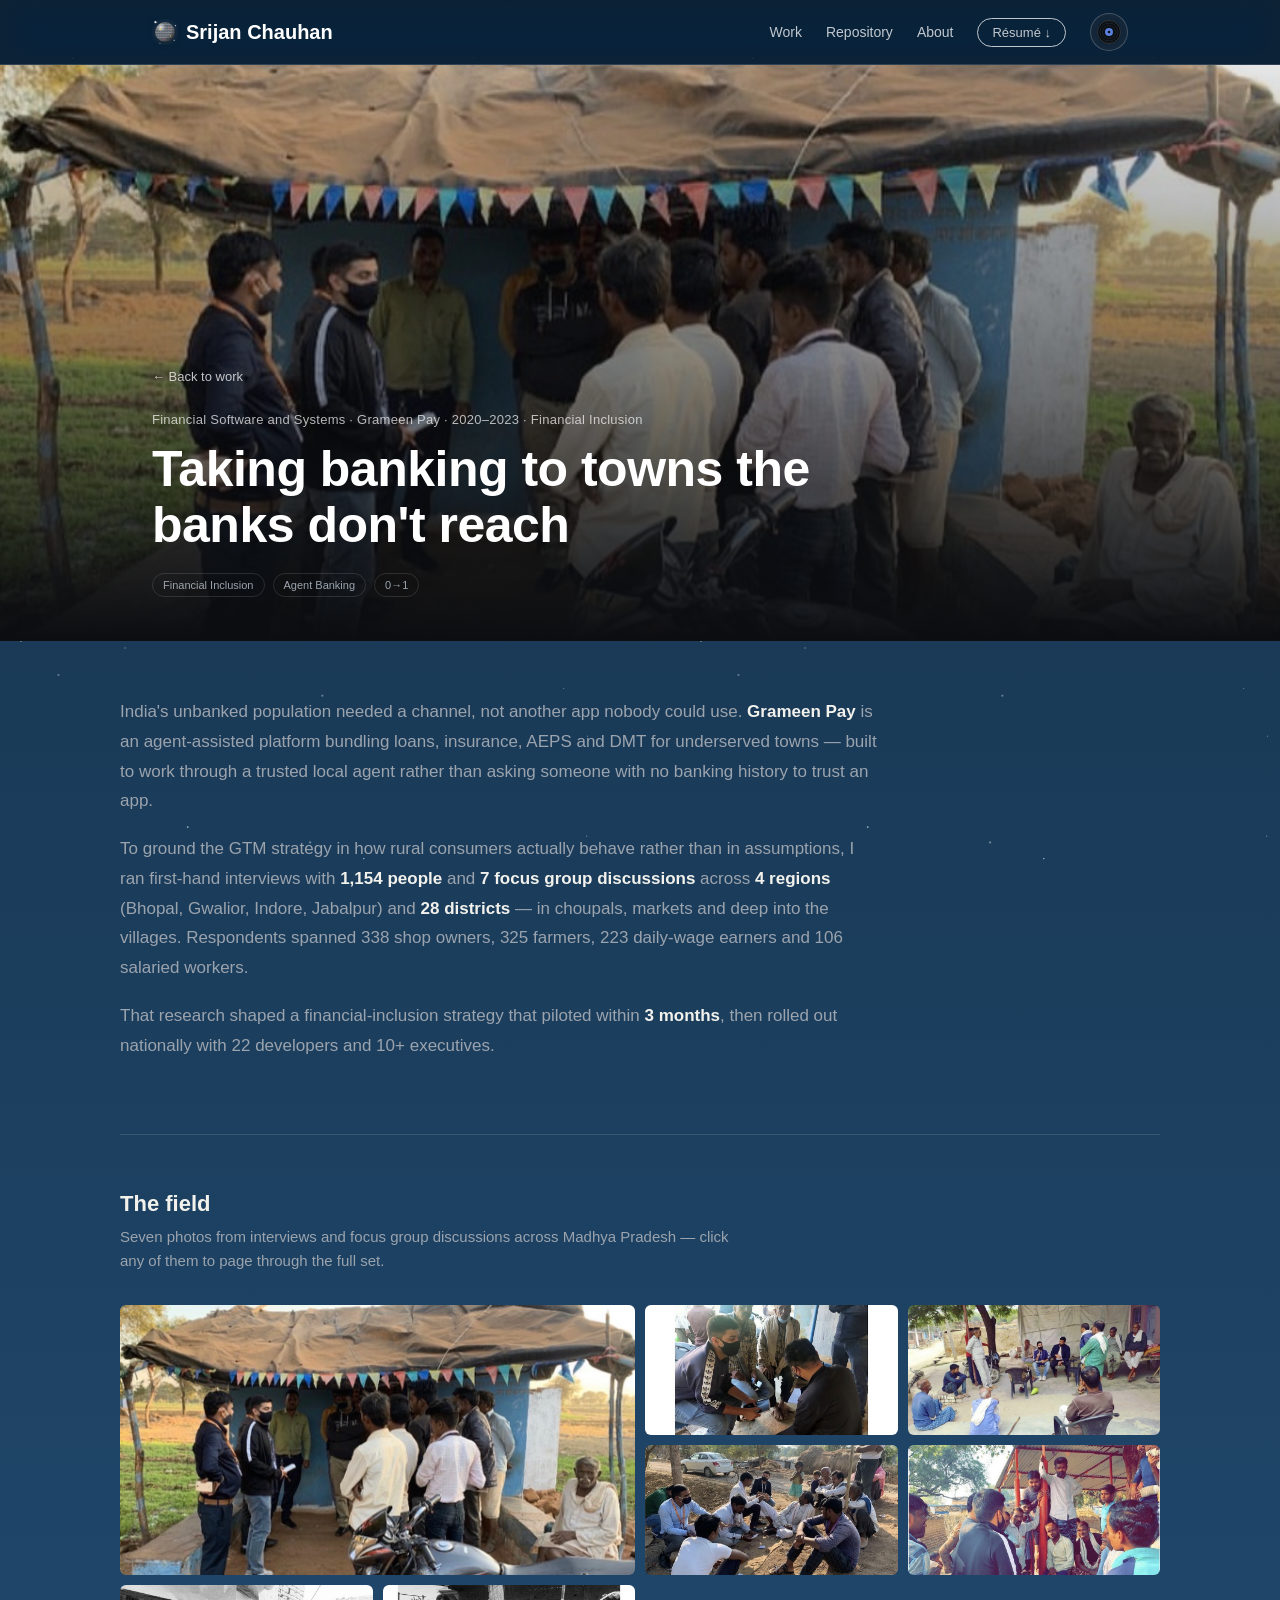
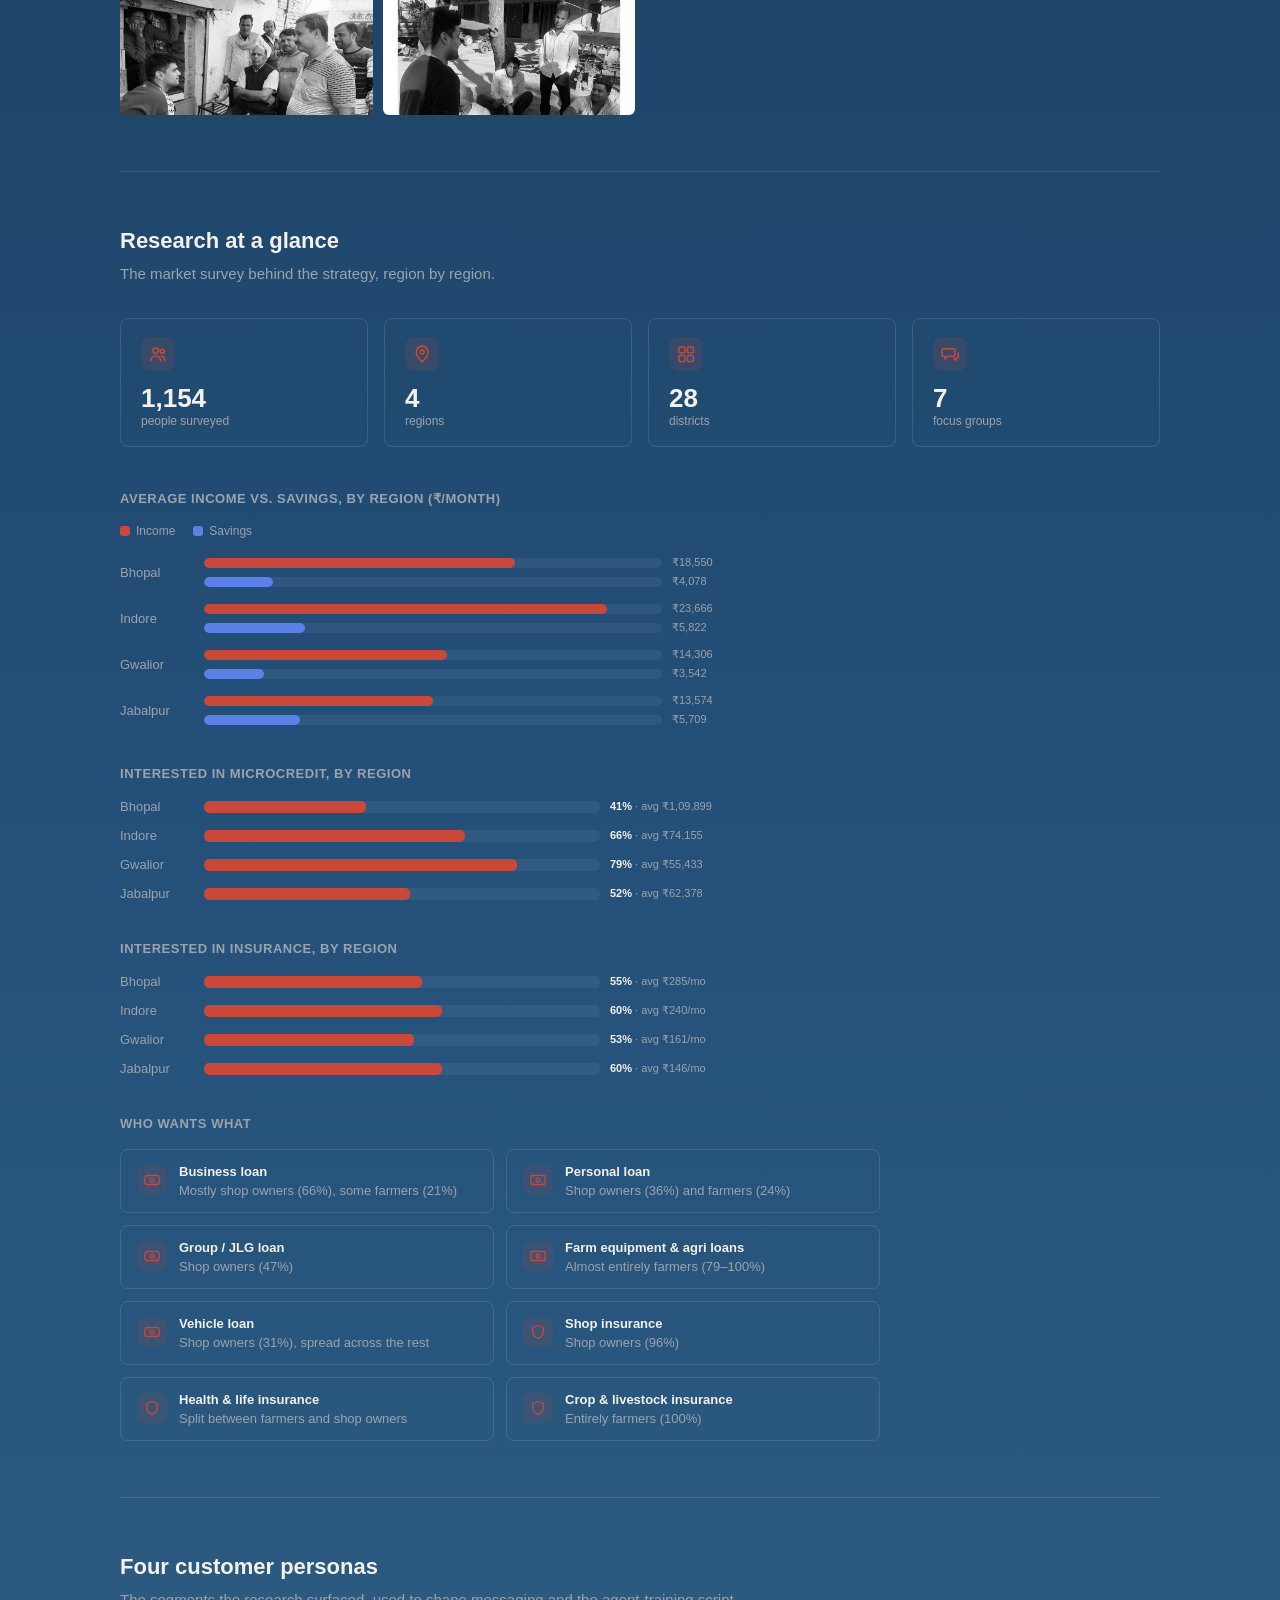
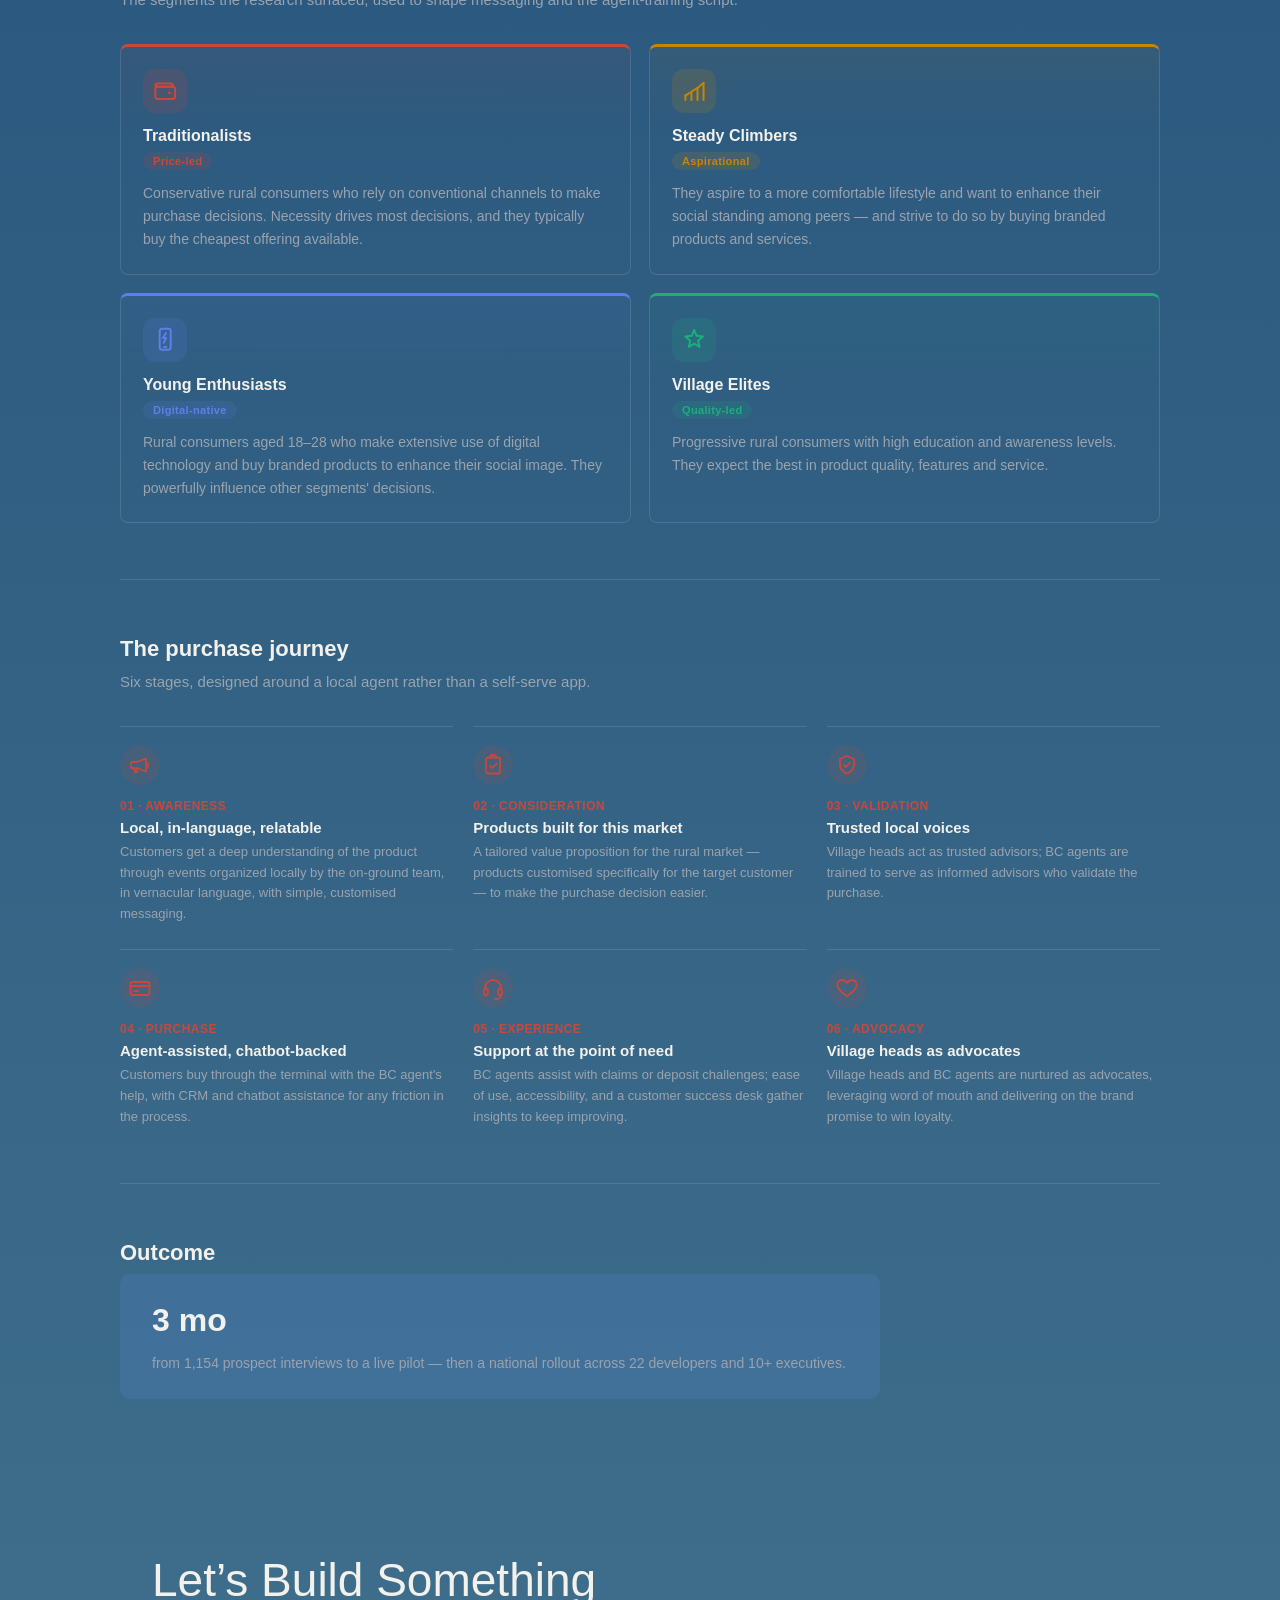
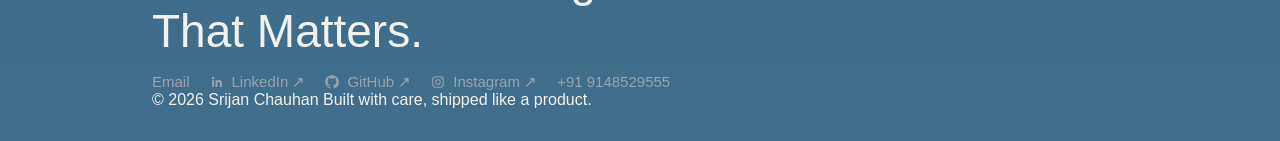
==== commit cac97e9b: "Add icon visuals throughout the Grameen Pay case study Gives every section a hand-drawn line icon in" ====
--- a/grameen-pay.html
+++ b/grameen-pay.html
@@ -137,10 +137,22 @@
   <p class="gp-lede">The market survey behind the strategy, region by region.</p>
 
   <div class="gp-stats">
-    <div class="gp-stat"><span class="num">1,154</span><span class="label">people surveyed</span></div>
-    <div class="gp-stat"><span class="num">4</span><span class="label">regions</span></div>
-    <div class="gp-stat"><span class="num">28</span><span class="label">districts</span></div>
-    <div class="gp-stat"><span class="num">7</span><span class="label">focus groups</span></div>
+    <div class="gp-stat">
+      <span class="gp-icon-badge gp-icon-sm" aria-hidden="true"><svg viewBox="0 0 24 24" fill="none" stroke="currentColor" stroke-width="1.8" stroke-linecap="round" stroke-linejoin="round"><circle cx="9" cy="8" r="3.2"/><path d="M3 20c0-3.3 2.7-6 6-6s6 2.7 6 6"/><circle cx="17" cy="8.5" r="2.4"/><path d="M15.5 14.2c2.6.4 4.5 2.7 4.5 5.8"/></svg></span>
+      <span class="num">1,154</span><span class="label">people surveyed</span>
+    </div>
+    <div class="gp-stat">
+      <span class="gp-icon-badge gp-icon-sm" aria-hidden="true"><svg viewBox="0 0 24 24" fill="none" stroke="currentColor" stroke-width="1.8" stroke-linecap="round" stroke-linejoin="round"><path d="M12 21s7-6.1 7-11.5A7 7 0 0 0 5 9.5C5 14.9 12 21 12 21Z"/><circle cx="12" cy="9.5" r="2.3"/></svg></span>
+      <span class="num">4</span><span class="label">regions</span>
+    </div>
+    <div class="gp-stat">
+      <span class="gp-icon-badge gp-icon-sm" aria-hidden="true"><svg viewBox="0 0 24 24" fill="none" stroke="currentColor" stroke-width="1.8" stroke-linecap="round" stroke-linejoin="round"><rect x="3.5" y="3.5" width="7" height="7" rx="1.2"/><rect x="13.5" y="3.5" width="7" height="7" rx="1.2"/><rect x="3.5" y="13.5" width="7" height="7" rx="1.2"/><rect x="13.5" y="13.5" width="7" height="7" rx="1.2"/></svg></span>
+      <span class="num">28</span><span class="label">districts</span>
+    </div>
+    <div class="gp-stat">
+      <span class="gp-icon-badge gp-icon-sm" aria-hidden="true"><svg viewBox="0 0 24 24" fill="none" stroke="currentColor" stroke-width="1.8" stroke-linecap="round" stroke-linejoin="round"><path d="M4 5.5h12a1.5 1.5 0 0 1 1.5 1.5v6a1.5 1.5 0 0 1-1.5 1.5H9l-3.5 3v-3H4A1.5 1.5 0 0 1 2.5 13V7A1.5 1.5 0 0 1 4 5.5Z"/><path d="M21.5 10v5a1.5 1.5 0 0 1-1.5 1.5h-1v2.6L16.4 17"/></svg></span>
+      <span class="num">7</span><span class="label">focus groups</span>
+    </div>
   </div>
 
   <div class="gp-subhead">Average income vs. savings, by region (₹/month)</div>
@@ -221,14 +233,14 @@
 
   <div class="gp-subhead">Who wants what</div>
   <div class="gp-profile-grid">
-    <div class="gp-profile-row"><div class="kind">Business loan</div><div class="who">Mostly shop owners (66%), some farmers (21%)</div></div>
-    <div class="gp-profile-row"><div class="kind">Personal loan</div><div class="who">Shop owners (36%) and farmers (24%)</div></div>
-    <div class="gp-profile-row"><div class="kind">Group / JLG loan</div><div class="who">Shop owners (47%)</div></div>
-    <div class="gp-profile-row"><div class="kind">Farm equipment &amp; agri loans</div><div class="who">Almost entirely farmers (79–100%)</div></div>
-    <div class="gp-profile-row"><div class="kind">Vehicle loan</div><div class="who">Shop owners (31%), spread across the rest</div></div>
-    <div class="gp-profile-row"><div class="kind">Shop insurance</div><div class="who">Shop owners (96%)</div></div>
-    <div class="gp-profile-row"><div class="kind">Health &amp; life insurance</div><div class="who">Split between farmers and shop owners</div></div>
-    <div class="gp-profile-row"><div class="kind">Crop &amp; livestock insurance</div><div class="who">Entirely farmers (100%)</div></div>
+    <div class="gp-profile-row"><span class="gp-profile-icon" aria-hidden="true"><svg viewBox="0 0 24 24" fill="none" stroke="currentColor" stroke-width="1.8" stroke-linecap="round" stroke-linejoin="round"><rect x="2.5" y="6" width="19" height="12" rx="2"/><circle cx="12" cy="12" r="2.6"/><path d="M6 9v.01M18 15v.01"/></svg></span><div><div class="kind">Business loan</div><div class="who">Mostly shop owners (66%), some farmers (21%)</div></div></div>
+    <div class="gp-profile-row"><span class="gp-profile-icon" aria-hidden="true"><svg viewBox="0 0 24 24" fill="none" stroke="currentColor" stroke-width="1.8" stroke-linecap="round" stroke-linejoin="round"><rect x="2.5" y="6" width="19" height="12" rx="2"/><circle cx="12" cy="12" r="2.6"/><path d="M6 9v.01M18 15v.01"/></svg></span><div><div class="kind">Personal loan</div><div class="who">Shop owners (36%) and farmers (24%)</div></div></div>
+    <div class="gp-profile-row"><span class="gp-profile-icon" aria-hidden="true"><svg viewBox="0 0 24 24" fill="none" stroke="currentColor" stroke-width="1.8" stroke-linecap="round" stroke-linejoin="round"><rect x="2.5" y="6" width="19" height="12" rx="2"/><circle cx="12" cy="12" r="2.6"/><path d="M6 9v.01M18 15v.01"/></svg></span><div><div class="kind">Group / JLG loan</div><div class="who">Shop owners (47%)</div></div></div>
+    <div class="gp-profile-row"><span class="gp-profile-icon" aria-hidden="true"><svg viewBox="0 0 24 24" fill="none" stroke="currentColor" stroke-width="1.8" stroke-linecap="round" stroke-linejoin="round"><rect x="2.5" y="6" width="19" height="12" rx="2"/><circle cx="12" cy="12" r="2.6"/><path d="M6 9v.01M18 15v.01"/></svg></span><div><div class="kind">Farm equipment &amp; agri loans</div><div class="who">Almost entirely farmers (79–100%)</div></div></div>
+    <div class="gp-profile-row"><span class="gp-profile-icon" aria-hidden="true"><svg viewBox="0 0 24 24" fill="none" stroke="currentColor" stroke-width="1.8" stroke-linecap="round" stroke-linejoin="round"><rect x="2.5" y="6" width="19" height="12" rx="2"/><circle cx="12" cy="12" r="2.6"/><path d="M6 9v.01M18 15v.01"/></svg></span><div><div class="kind">Vehicle loan</div><div class="who">Shop owners (31%), spread across the rest</div></div></div>
+    <div class="gp-profile-row"><span class="gp-profile-icon" aria-hidden="true"><svg viewBox="0 0 24 24" fill="none" stroke="currentColor" stroke-width="1.8" stroke-linecap="round" stroke-linejoin="round"><path d="M12 3l7 3v5.5c0 4.5-3 7.5-7 9-4-1.5-7-4.5-7-9V6l7-3Z"/></svg></span><div><div class="kind">Shop insurance</div><div class="who">Shop owners (96%)</div></div></div>
+    <div class="gp-profile-row"><span class="gp-profile-icon" aria-hidden="true"><svg viewBox="0 0 24 24" fill="none" stroke="currentColor" stroke-width="1.8" stroke-linecap="round" stroke-linejoin="round"><path d="M12 3l7 3v5.5c0 4.5-3 7.5-7 9-4-1.5-7-4.5-7-9V6l7-3Z"/></svg></span><div><div class="kind">Health &amp; life insurance</div><div class="who">Split between farmers and shop owners</div></div></div>
+    <div class="gp-profile-row"><span class="gp-profile-icon" aria-hidden="true"><svg viewBox="0 0 24 24" fill="none" stroke="currentColor" stroke-width="1.8" stroke-linecap="round" stroke-linejoin="round"><path d="M12 3l7 3v5.5c0 4.5-3 7.5-7 9-4-1.5-7-4.5-7-9V6l7-3Z"/></svg></span><div><div class="kind">Crop &amp; livestock insurance</div><div class="who">Entirely farmers (100%)</div></div></div>
   </div>
 </div>
 
@@ -236,20 +248,28 @@
   <h2>Four customer personas</h2>
   <p class="gp-lede">The segments the research surfaced, used to shape messaging and the agent-training script.</p>
   <div class="gp-personas">
-    <div class="gp-persona">
+    <div class="gp-persona" style="--accent:#c9483a">
+      <span class="gp-icon-badge" aria-hidden="true"><svg viewBox="0 0 24 24" fill="none" stroke="currentColor" stroke-width="1.8" stroke-linecap="round" stroke-linejoin="round"><path d="M3 7.5A2.5 2.5 0 0 1 5.5 5h11A2.5 2.5 0 0 1 19 7.5V8H5.5A2.5 2.5 0 0 1 3 5.5"/><rect x="3" y="8" width="18" height="11" rx="2.2"/><circle cx="16" cy="13.5" r="1.3" fill="currentColor" stroke="none"/></svg></span>
       <h3>Traditionalists</h3>
+      <span class="gp-persona-trait">Price-led</span>
       <p>Conservative rural consumers who rely on conventional channels to make purchase decisions. Necessity drives most decisions, and they typically buy the cheapest offering available.</p>
     </div>
-    <div class="gp-persona">
+    <div class="gp-persona" style="--accent:#c98500">
+      <span class="gp-icon-badge" aria-hidden="true"><svg viewBox="0 0 24 24" fill="none" stroke="currentColor" stroke-width="1.8" stroke-linecap="round" stroke-linejoin="round"><path d="M4 20v-4M9.5 20v-6.5M15 20V9M20.5 20V4.5"/><path d="M4 16l5.5-3.5L15 9l5.5-4.5"/></svg></span>
       <h3>Steady Climbers</h3>
+      <span class="gp-persona-trait">Aspirational</span>
       <p>They aspire to a more comfortable lifestyle and want to enhance their social standing among peers — and strive to do so by buying branded products and services.</p>
     </div>
-    <div class="gp-persona">
+    <div class="gp-persona" style="--accent:#5c81e6">
+      <span class="gp-icon-badge" aria-hidden="true"><svg viewBox="0 0 24 24" fill="none" stroke="currentColor" stroke-width="1.8" stroke-linecap="round" stroke-linejoin="round"><rect x="7" y="2.5" width="10" height="19" rx="2.2"/><path d="M11 19h2"/><path d="M12.6 6.5 9.9 11h3l-2.3 4.3"/></svg></span>
       <h3>Young Enthusiasts</h3>
+      <span class="gp-persona-trait">Digital-native</span>
       <p>Rural consumers aged 18–28 who make extensive use of digital technology and buy branded products to enhance their social image. They powerfully influence other segments' decisions.</p>
     </div>
-    <div class="gp-persona">
+    <div class="gp-persona" style="--accent:#1baf7a">
+      <span class="gp-icon-badge" aria-hidden="true"><svg viewBox="0 0 24 24" fill="none" stroke="currentColor" stroke-width="1.8" stroke-linecap="round" stroke-linejoin="round"><path d="M12 3.6 14.2 8.9 20 9.6 15.6 13.4 16.9 19.1 12 16.1 7.1 19.1 8.4 13.4 4 9.6 9.8 8.9 12 3.6Z"/></svg></span>
       <h3>Village Elites</h3>
+      <span class="gp-persona-trait">Quality-led</span>
       <p>Progressive rural consumers with high education and awareness levels. They expect the best in product quality, features and service.</p>
     </div>
   </div>
@@ -260,31 +280,37 @@
   <p class="gp-lede">Six stages, designed around a local agent rather than a self-serve app.</p>
   <div class="gp-journey">
     <div class="gp-journey-step">
+      <span class="gp-icon-badge gp-icon-round" aria-hidden="true"><svg viewBox="0 0 24 24" fill="none" stroke="currentColor" stroke-width="1.8" stroke-linecap="round" stroke-linejoin="round"><path d="M3 10v4a1 1 0 0 0 1 1h2l1 4h2l-1-4h1l9 3.5V5.5L9 9H4a1 1 0 0 0-1 1Z"/><path d="M19 9.5a3 3 0 0 1 0 5"/></svg></span>
       <div class="gp-journey-num">01 · AWARENESS</div>
       <h4>Local, in-language, relatable</h4>
       <p>Customers get a deep understanding of the product through events organized locally by the on-ground team, in vernacular language, with simple, customised messaging.</p>
     </div>
     <div class="gp-journey-step">
+      <span class="gp-icon-badge gp-icon-round" aria-hidden="true"><svg viewBox="0 0 24 24" fill="none" stroke="currentColor" stroke-width="1.8" stroke-linecap="round" stroke-linejoin="round"><rect x="5" y="4.5" width="14" height="16" rx="2"/><path d="M9 4.5V3.8A1.8 1.8 0 0 1 10.8 2h2.4A1.8 1.8 0 0 1 15 3.8v.7"/><path d="M9 13l2.2 2.2L15.5 11"/></svg></span>
       <div class="gp-journey-num">02 · CONSIDERATION</div>
       <h4>Products built for this market</h4>
       <p>A tailored value proposition for the rural market — products customised specifically for the target customer — to make the purchase decision easier.</p>
     </div>
     <div class="gp-journey-step">
+      <span class="gp-icon-badge gp-icon-round" aria-hidden="true"><svg viewBox="0 0 24 24" fill="none" stroke="currentColor" stroke-width="1.8" stroke-linecap="round" stroke-linejoin="round"><path d="M12 3l7 3v5.5c0 4.5-3 7.5-7 9-4-1.5-7-4.5-7-9V6l7-3Z"/><path d="M9 12l2 2 4-4.5"/></svg></span>
       <div class="gp-journey-num">03 · VALIDATION</div>
       <h4>Trusted local voices</h4>
       <p>Village heads act as trusted advisors; BC agents are trained to serve as informed advisors who validate the purchase.</p>
     </div>
     <div class="gp-journey-step">
+      <span class="gp-icon-badge gp-icon-round" aria-hidden="true"><svg viewBox="0 0 24 24" fill="none" stroke="currentColor" stroke-width="1.8" stroke-linecap="round" stroke-linejoin="round"><rect x="2.5" y="6" width="19" height="13" rx="2.2"/><path d="M2.5 10h19"/><path d="M6 15h4"/></svg></span>
       <div class="gp-journey-num">04 · PURCHASE</div>
       <h4>Agent-assisted, chatbot-backed</h4>
       <p>Customers buy through the terminal with the BC agent's help, with CRM and chatbot assistance for any friction in the process.</p>
     </div>
     <div class="gp-journey-step">
+      <span class="gp-icon-badge gp-icon-round" aria-hidden="true"><svg viewBox="0 0 24 24" fill="none" stroke="currentColor" stroke-width="1.8" stroke-linecap="round" stroke-linejoin="round"><path d="M4 13v-1a8 8 0 0 1 16 0v1"/><rect x="3" y="13" width="4" height="6" rx="1.5"/><rect x="17" y="13" width="4" height="6" rx="1.5"/><path d="M20 19a4 4 0 0 1-4 4h-2"/></svg></span>
       <div class="gp-journey-num">05 · EXPERIENCE</div>
       <h4>Support at the point of need</h4>
       <p>BC agents assist with claims or deposit challenges; ease of use, accessibility, and a customer success desk gather insights to keep improving.</p>
     </div>
     <div class="gp-journey-step">
+      <span class="gp-icon-badge gp-icon-round" aria-hidden="true"><svg viewBox="0 0 24 24" fill="none" stroke="currentColor" stroke-width="1.8" stroke-linecap="round" stroke-linejoin="round"><path d="M12 20s-7.5-4.7-9.3-9.4C1.6 7.2 3.6 4 7 4c2 0 3.6 1.1 5 3 1.4-1.9 3-3 5-3 3.4 0 5.4 3.2 4.3 6.6C19.5 15.3 12 20 12 20Z"/></svg></span>
       <div class="gp-journey-num">06 · ADVOCACY</div>
       <h4>Village heads as advocates</h4>
       <p>Village heads and BC agents are nurtured as advocates, leveraging word of mouth and delivering on the brand promise to win loyalty.</p>
--- a/assets/style.css
+++ b/assets/style.css
@@ -292,6 +292,14 @@
 .project-media-brand{background:none; padding:0;}
 .project-media-brand svg{width:100%; height:100%; display:block;}
 
+/* LIVE APP EMBED — the Cadence project media is the actual running app
+   (react-native-web export on GitHub Pages), not a mockup, so it keeps the
+   phone's own portrait aspect ratio instead of the card's default 4:3. */
+.project-media-live{
+  aspect-ratio:9/17.5; background:#0d0d16; align-self:center; max-height:640px;
+}
+.project-media-live iframe{width:100%; height:100%; border:0; display:block;}
+
 /* PHOTO STORY TRIGGER — any element that opens the full-screen photo
    viewer (a project-media hero on index, gallery thumbnails on a case
    study page). */
@@ -344,14 +352,6 @@
 .cd-value-label{font-family:'Switzer', 'Helvetica Neue', Helvetica, Arial, sans-serif; font-size:11px; letter-spacing:.08em; fill:rgba(255,255,255,.55);}
 .cd-bar{fill:#D6FF3F;}
 
-.gp-title{font-family:'Switzer', 'Helvetica Neue', Helvetica, Arial, sans-serif; font-size:17px; font-weight:700; letter-spacing:.04em; fill:#fff;}
-.gp-subtitle{font-family:'Switzer', 'Helvetica Neue', Helvetica, Arial, sans-serif; font-size:10px; letter-spacing:.14em; fill:rgba(255,255,255,.7);}
-.gp-link{stroke:rgba(255,255,255,.35); stroke-width:1.5;}
-.gp-node{fill:#fff; opacity:.9;}
-.gp-hub{fill:#fff;}
-.gp-hub-label{font-family:'Switzer', 'Helvetica Neue', Helvetica, Arial, sans-serif; font-size:9px; letter-spacing:.06em; fill:#8f2a22; font-weight:700;}
-.gp-stat{font-family:'Switzer', 'Helvetica Neue', Helvetica, Arial, sans-serif; font-size:25px; font-weight:700; fill:#fff;}
-.gp-stat-label{font-family:'Switzer', 'Helvetica Neue', Helvetica, Arial, sans-serif; font-size:10px; letter-spacing:.03em; fill:rgba(255,255,255,.85);}
 .meta-row{
   display:flex; gap:10px; flex-wrap:wrap; align-items:center;
   font-family:'Switzer', 'Helvetica Neue', Helvetica, Arial, sans-serif; font-size:12px; color:var(--ink-soft); margin-bottom:14px;
@@ -696,8 +696,21 @@
 .gp-gallery .photo-story-trigger:hover img{transform:scale(1.04); filter:brightness(1.08);}
 .gp-gallery .photo-story-trigger:first-child{grid-column:span 2; grid-row:span 2;}
 
+/* Small colored icon badges used throughout the case-study page —
+   stat tiles, personas, journey steps, and profile rows each get one,
+   sized and shaped per context via the modifier classes below. */
+.gp-icon-badge{
+  display:flex; align-items:center; justify-content:center; flex:none;
+  color:#c9483a; background:rgba(201,72,58,.12);
+}
+.gp-persona .gp-icon-badge{color:var(--accent, #c9483a); background:color-mix(in srgb, var(--accent, #c9483a) 15%, transparent);}
+.gp-icon-badge svg{width:60%; height:60%;}
+.gp-icon-sm{width:34px; height:34px; border-radius:9px; margin-bottom:12px;}
+.gp-icon-round{width:40px; height:40px; border-radius:50%; margin-bottom:14px;}
+.gp-persona > .gp-icon-badge{width:44px; height:44px; border-radius:12px; margin-bottom:14px;}
+
 .gp-stats{display:grid; grid-template-columns:repeat(4, 1fr); gap:16px; margin-bottom:44px;}
-.gp-stat{padding:18px 20px; border:1px solid var(--line); border-radius:8px;}
+.gp-stat{padding:18px 20px; border:1px solid var(--line); border-radius:8px; display:flex; flex-direction:column;}
 .gp-stat .num{font-size:26px; font-weight:700; color:var(--ink); display:block;}
 .gp-stat .label{font-size:12px; color:var(--ink-soft);}
 
@@ -729,8 +742,16 @@
 .gp-single-bars .gp-bar-value strong{color:var(--ink); font-weight:600;}
 
 .gp-personas{display:grid; grid-template-columns:repeat(2, 1fr); gap:18px;}
-.gp-persona{padding:22px; border:1px solid var(--line); border-radius:8px;}
-.gp-persona h3{font-size:16px; font-weight:600; margin-bottom:8px; color:var(--ink);}
+.gp-persona{
+  padding:22px; border:1px solid var(--line); border-radius:8px; border-top:3px solid var(--accent, #c9483a);
+  background:linear-gradient(180deg, color-mix(in srgb, var(--accent, #c9483a) 6%, transparent), transparent 40%);
+}
+.gp-persona h3{font-size:16px; font-weight:600; margin-bottom:6px; color:var(--ink);}
+.gp-persona-trait{
+  display:inline-block; font-size:11px; font-weight:600; letter-spacing:.03em;
+  color:var(--accent, #c9483a); background:color-mix(in srgb, var(--accent, #c9483a) 14%, transparent);
+  padding:3px 10px; border-radius:20px; margin-bottom:12px;
+}
 .gp-persona p{font-size:14px; color:var(--ink-soft); line-height:1.65;}
 
 .gp-journey{display:grid; grid-template-columns:repeat(3, 1fr); gap:24px 20px;}
@@ -740,7 +761,12 @@
 .gp-journey-step p{font-size:13px; color:var(--ink-soft); line-height:1.6;}
 
 .gp-profile-grid{display:grid; grid-template-columns:repeat(2, 1fr); gap:12px; max-width:760px;}
-.gp-profile-row{padding:14px 16px; border:1px solid var(--line); border-radius:8px;}
+.gp-profile-row{display:flex; align-items:flex-start; gap:12px; padding:14px 16px; border:1px solid var(--line); border-radius:8px;}
+.gp-profile-icon{
+  flex:none; width:30px; height:30px; border-radius:8px; margin-top:1px;
+  display:flex; align-items:center; justify-content:center; color:#c9483a; background:rgba(201,72,58,.12);
+}
+.gp-profile-icon svg{width:60%; height:60%;}
 .gp-profile-row .kind{font-size:13px; font-weight:600; color:var(--ink); margin-bottom:4px;}
 .gp-profile-row .who{font-size:13px; color:var(--ink-soft);}
 
